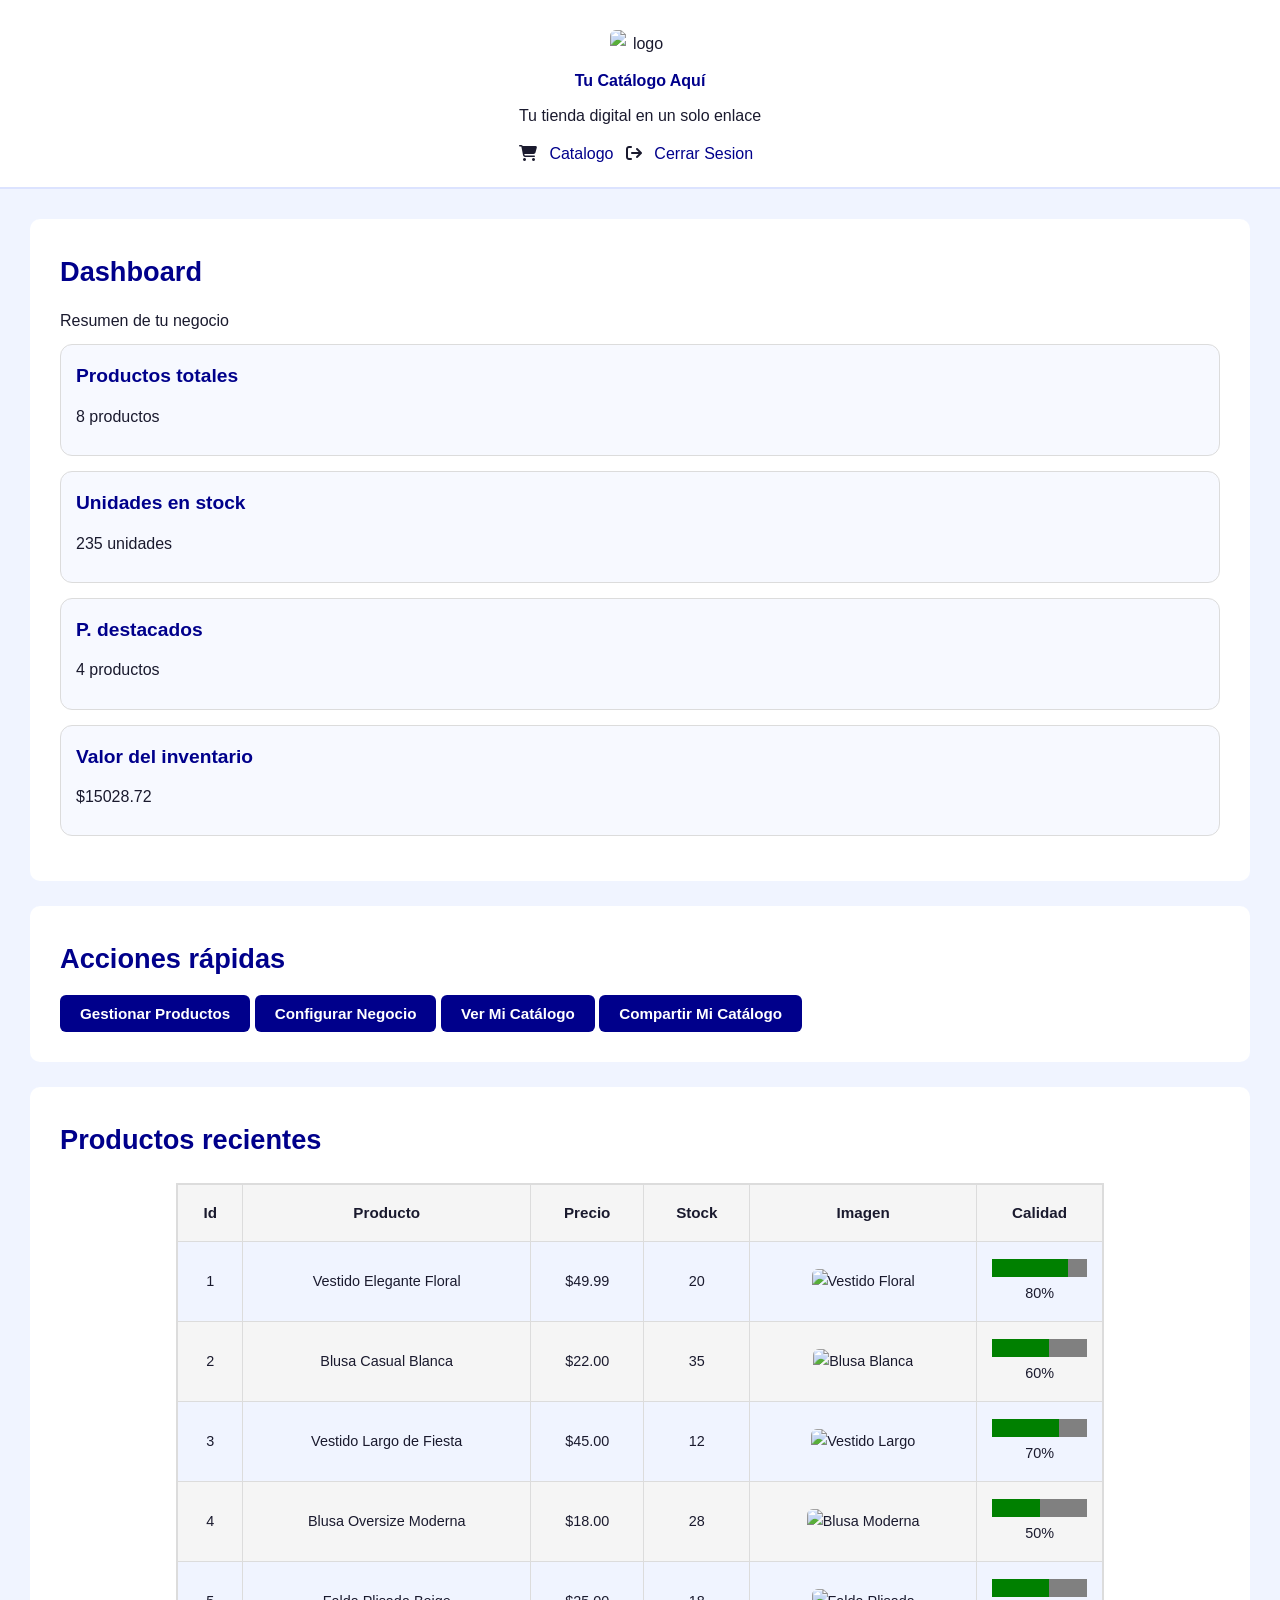
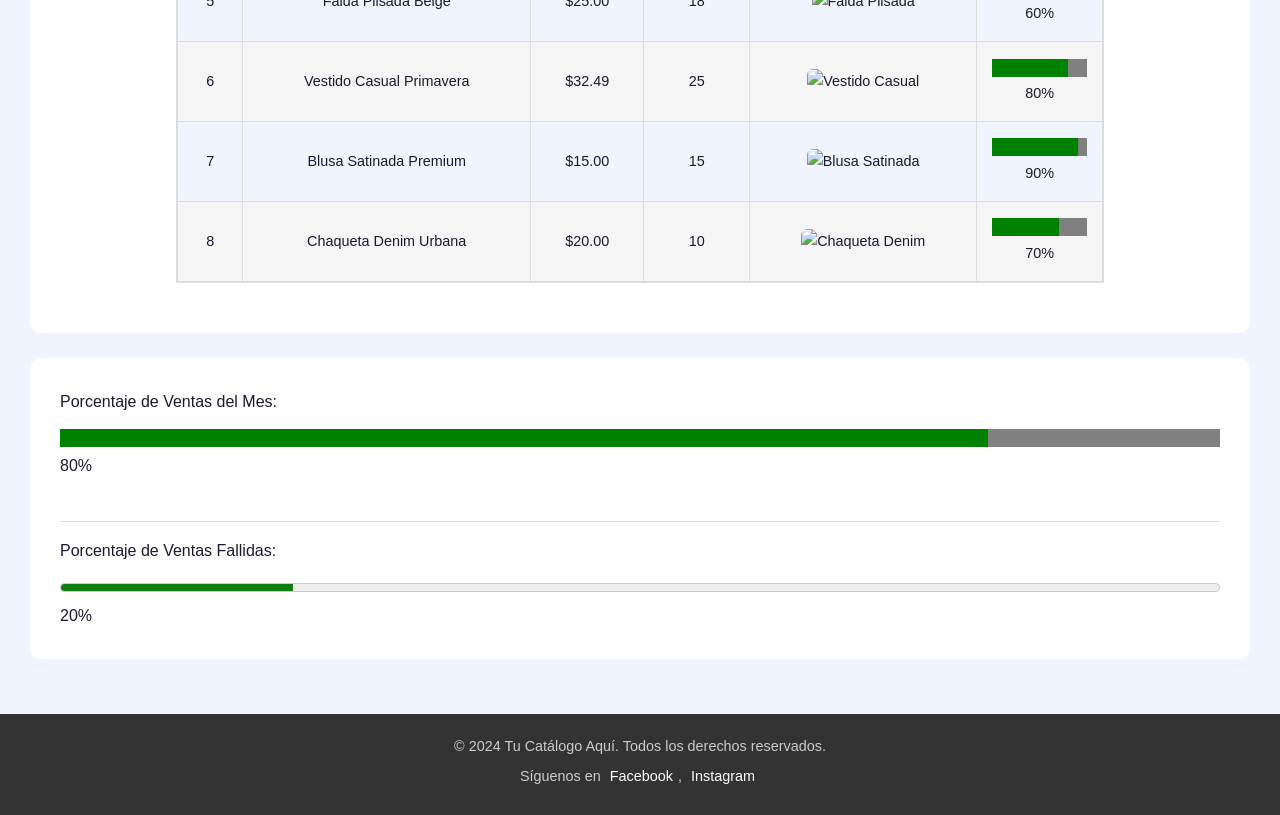
==== pages/admin.html @ f35329ae "cambios" ====
<!doctype html>

<html lang="es">
  <head>
    <meta charset="utf-8" />
    <meta content="width=device-width, initial-scale=1.0" name="viewport" />
    <link
      href="../img/logos/LOGO-removebg-preview.png"
      rel="icon"
      type="image/png"
    />
    <link
      href="https://cdnjs.cloudflare.com/ajax/libs/font-awesome/6.5.0/css/all.min.css"
      rel="stylesheet"
    />
    <link href="../css/general.css" rel="stylesheet" />

    <title>Dashboard Básico</title>
  </head>
  <body>
    <header>
      <figure>
        <img alt="logo" src="../img//logos/logo.png" width="60" />
      </figure>
      <div>
        <h4>Tu Catálogo Aquí</h4>
        <p>Tu tienda digital en un solo enlace</p>
      </div>
      <i class="fa-solid fa-cart-shopping"></i>
      <!-- Carrito -->
      <a href="catalogo.html" title="Catalogo Demo"> Catalogo </a>
      <i class="fa-solid fa-arrow-right-from-bracket"></i>
      <a href="../index.html" title="Cerrar Sesion"> Cerrar Sesion </a>
    </header>
    <main>
      <!-- Estadísticas -->
      <section>
        <h2>Dashboard</h2>
        <p>Resumen de tu negocio</p>
        <article>
          <h3>Productos totales</h3>
          <p>8 productos</p>
        </article>
        <article>
          <h3>Unidades en stock</h3>
          <p>235 unidades</p>
        </article>
        <article>
          <h3>P. destacados</h3>
          <p>4 productos</p>
        </article>
        <article>
          <h3>Valor del inventario</h3>
          <p>$15028.72</p>
        </article>
      </section>
      <!-- Acciones -->
      <section>
        <h2>Acciones rápidas</h2>
        <button title="Gestionar los productos">Gestionar Productos</button>
        <button title="Configura las opciones de tu negocio">
          Configurar Negocio
        </button>
        <button title="Ver tu catálogo público">Ver Mi Catálogo</button>
        <button title="Comparte tu catálogo con otros">
          Compartir Mi Catálogo
        </button>
      </section>
      <!-- Productos -->
      <section>
        <h2>Productos recientes</h2>
        <table>
          <tr>
            <th>Id</th>
            <th>Producto</th>
            <th>Precio</th>
            <th>Stock</th>
            <th>Imagen</th>
            <th>Calidad</th>
          </tr>
          <tr>
            <td>1</td>
            <td>Vestido Elegante Floral</td>
            <td>$49.99</td>
            <td>20</td>
            <td>
              <img
                alt="Vestido Floral"
                src="../img/productos/vestidofloral.png"
                width="100"
              />
            </td>
            <td><progress max="100" value="80"></progress><span>80%</span></td>
          </tr>
          <tr>
            <td>2</td>
            <td>Blusa Casual Blanca</td>
            <td>$22.00</td>
            <td>35</td>
            <td>
              <img
                alt="Blusa Blanca"
                src="../img/productos/blusacasual.png"
                width="100"
              />
            </td>
            <td><progress max="100" value="60"></progress><span>60%</span></td>
          </tr>
          <tr>
            <td>3</td>
            <td>Vestido Largo de Fiesta</td>
            <td>$45.00</td>
            <td>12</td>
            <td>
              <img
                alt="Vestido Largo"
                src="../img/productos/vestidofiesta.png"
                width="100"
              />
            </td>
            <td><progress max="100" value="70"></progress><span>70%</span></td>
          </tr>
          <tr>
            <td>4</td>
            <td>Blusa Oversize Moderna</td>
            <td>$18.00</td>
            <td>28</td>
            <td>
              <img
                alt="Blusa Moderna"
                src=" ../img/productos/blusamoderna.png"
                width="100"
              />
            </td>
            <td><progress max="100" value="50"></progress><span>50%</span></td>
          </tr>
          <tr>
            <td>5</td>
            <td>Falda Plisada Beige</td>
            <td>$25.00</td>
            <td>18</td>
            <td>
              <img
                alt="Falda Plisada"
                src="../img/productos/faldaplisada.png"
                width="100"
              />
            </td>
            <td><progress max="100" value="60"></progress><span>60%</span></td>
          </tr>
          <tr>
            <td>6</td>
            <td>Vestido Casual Primavera</td>
            <td>$32.49</td>
            <td>25</td>
            <td>
              <img
                alt="Vestido Casual"
                src="../img/productos/vestidoprimavera.png"
                width="100"
              />
            </td>
            <td><progress max="100" value="80"></progress><span>80%</span></td>
          </tr>
          <tr>
            <td>7</td>
            <td>Blusa Satinada Premium</td>
            <td>$15.00</td>
            <td>15</td>
            <td>
              <img
                alt="Blusa Satinada"
                src="../img/productos/blusasatinada.png"
                width="100"
              />
            </td>
            <td><progress max="100" value="90"></progress><span>90%</span></td>
          </tr>
          <tr>
            <td>8</td>
            <td>Chaqueta Denim Urbana</td>
            <td>$20.00</td>
            <td>10</td>
            <td>
              <img
                alt="Chaqueta Denim"
                src="../img/productos/chaqueta.png"
                width="100"
              />
            </td>
            <td><progress max="100" value="70"></progress><span>70%</span></td>
          </tr>
        </table>
      </section>
      <section>
        <p>Porcentaje de Ventas del Mes:</p>
        <div>
          <progress max="100" value="80"></progress>
          <span>80%</span>
        </div>
        <br />
        <hr />
        <p>Porcentaje de Ventas Fallidas:</p>
        <div>
          <meter
            max="100"
            min="0"
            title="20% de las ventas fueron fallidas"
            value="20"
          ></meter>
          <span>20%</span>
        </div>
      </section>
    </main>
    <!-- FOOTER -->
    <footer>
      <p>© 2024 Tu Catálogo Aquí. Todos los derechos reservados.</p>
      <p>
        Síguenos en
        <a href="#">Facebook</a>,
        <a href="#">Instagram</a>
      </p>
    </footer>
  </body>
</html>
---- css/general.css ----
/* ============================================================
   BLOQUE 1: CONFIGURACIÓN GENERAL
   Selector universal, body, fuente, fondo, color e interlineado.
   ============================================================ */

* {
    margin: 0;
    padding: 0;
    box-sizing: border-box;
}

body {
    font-family: Arial, sans-serif;
    background-color: #f0f4ff;
    color: #1a1a2e;
    line-height: 1.7;
}

/* ============================================================
   BLOQUE 2: TÍTULOS, PÁRRAFOS Y ENLACES
   Estilos para h1, h2, h3, p, a y a:hover.
   ============================================================ */

h1 {
    font-size: 2.2em;
    color: darkblue;
    margin-bottom: 15px;
}

h2 {
    font-size: 1.7em;
    color: darkblue;
    margin-bottom: 12px;
}

h3 {
    font-size: 1.2em;
    color: darkblue;
    margin-bottom: 10px;
}

h4 {
    font-size: 1em;
    color: darkblue;
    margin-bottom: 8px;
}

p {
    font-size: 1em;
    margin-bottom: 10px;
    line-height: 1.7;
}

a {
    color: darkblue;
    text-decoration: none;
    margin: 0 8px;
}

a:hover {
    color: #4169e1;
    text-decoration: underline;
}

/* ============================================================
   BLOQUE 3: ELEMENTOS SEMÁNTICOS PRINCIPALES
   Estilos para header, nav, main, section, article, aside y footer.
   ============================================================ */

header {
    background-color: white;
    padding: 20px 30px;
    text-align: center;
    border-bottom: 2px solid #dce3ff;
}

header p {
    text-align: center;
    margin-top: 8px;
    font-size: 1em;
}

nav {
    background-color: white;
    padding: 20px 30px;
    text-align: center;
    border-bottom: 2px solid #dce3ff;
}

main {
    padding: 30px;
    min-height: 70vh;
}

section {
    margin-bottom: 20px;
    padding: 20px;
}

article {
    background-color: white;
    border: 1px solid #dcdcdc;
    border-radius: 12px;
    padding: 20px;
    margin-bottom: 15px;
}

aside {
    padding: 20px;
    margin-top: 20px;
    text-align: center;
}

footer {
    background-color: #333333;
    color: white;
    text-align: center;
    padding: 20px 30px;
}

/* ============================================================
   BLOQUE 4: MENÚ DE NAVEGACIÓN
   Estilos para nav, nav a y nav a:hover.
   ============================================================ */

nav a {
    color: darkblue;
    text-decoration: none;
    margin: 0 10px;
    font-weight: bold;
    font-size: 0.95em;
    padding: 5px 8px;
}

nav a:hover {
    background-color: darkblue;
    color: white;
    text-decoration: none;
    border-radius: 4px;
}

nav ul {
    list-style: none;
    padding: 0;
    margin: 0;
}

nav li {
    display: inline-block;
    margin: 0 8px;
}

/* ============================================================
   BLOQUE 5: CONTENIDO Y SECCIONES
   Estilos para main, section, article y aside.
   ============================================================ */

main section {
    background-color: white;
    border-radius: 10px;
    padding: 30px;
    margin-bottom: 25px;
}

section article {
    background-color: #f7f9ff;
    border: 1px solid #dcdcdc;
    border-radius: 12px;
    padding: 15px;
}

section aside {
    background-color: #eef1ff;
    padding: 20px;
    border-radius: 8px;
}

article img {
    border: 1px solid #dcdcdc;
    border-radius: 8px;
}

hr {
    border: none;
    border-top: 1px solid #dcdcdc;
    margin: 15px 0;
}

/* ============================================================
   BLOQUE 6: IMÁGENES Y MULTIMEDIA
   Estilos para img, figure, figcaption, video, audio e iframe.
   ============================================================ */

img {
    max-width: 100%;
    height: auto;
    border-radius: 6px;
}

figure {
    display: inline-block;
    margin: 10px;
    text-align: center;
}

figcaption {
    font-size: 0.85em;
    color: #555577;
    margin-top: 6px;
    font-style: italic;
    text-align: center;
}

figure img {
    display: block;
    margin: 0 auto;
}

video {
    max-width: 100%;
    border-radius: 8px;
    border: 2px solid darkblue;
}

audio {
    width: 100%;
    margin: 10px 0;
}

iframe {
    width: 100%;
    border: 2px solid darkblue;
    border-radius: 8px;
    margin: 10px 0;
}

/* ============================================================
   BLOQUE 7: LISTAS
   Estilos para ul, ol y li.
   ============================================================ */

ul {
    list-style: disc;
    padding-left: 20px;
    margin-bottom: 15px;
}

ol {
    list-style: decimal;
    padding-left: 20px;
    margin-bottom: 15px;
}

li {
    margin-bottom: 6px;
    line-height: 1.6;
}

/* ============================================================
   BLOQUE 8: FORMULARIOS
   Estilos para form, label, input, textarea, select y button.
   ============================================================ */

form {
    width: 100%;
    padding: 10px 0;
}

label {
    font-weight: bold;
    color: darkblue;
    font-size: 0.95em;
}

input {
    width: 95%;
    padding: 10px;
    border: 1px solid #b0b8e0;
    border-radius: 6px;
    font-size: 0.95em;
    background-color: #f7f9ff;
}

input:hover {
    border-color: darkblue;
    background-color: #eef1ff;
}

input:focus {
    border-color: darkblue;
    outline: 2px solid #4169e1;
    background-color: #eef1ff;
}

textarea {
    width: 95%;
    padding: 10px;
    border: 1px solid #b0b8e0;
    border-radius: 6px;
    font-size: 0.95em;
    background-color: #f7f9ff;
    resize: vertical;
}

textarea:hover {
    border-color: darkblue;
    background-color: #eef1ff;
}

textarea:focus {
    border-color: darkblue;
    outline: 2px solid #4169e1;
    background-color: #eef1ff;
}

select {
    width: 100%;
    padding: 10px;
    border: 1px solid #b0b8e0;
    border-radius: 6px;
    font-size: 0.95em;
    background-color: #f7f9ff;
    cursor: pointer;
}

select:hover {
    border-color: darkblue;
}

select:focus {
    border-color: darkblue;
    outline: 2px solid #4169e1;
    background-color: #eef1ff;
}

button {
    padding: 10px 20px;
    background-color: darkblue;
    color: white;
    border: none;
    border-radius: 6px;
    font-size: 0.95em;
    cursor: pointer;
    font-weight: bold;
}

button:hover {
    background-color: #4169e1;
    color: white;
}

summary {
    cursor: pointer;
    font-weight: bold;
    color: darkblue;
}

summary:hover {
    color: #4169e1;
}

progress,
meter {
    width: 100%;
    height: 18px;
    border-radius: 4px;
}

/* ============================================================
   BLOQUE 9: TABLAS
   Estilos para table, thead, tbody, tr, th y td.
   ============================================================ */

table {
    width: 80%;
    margin: 20px auto;
    background-color: white;
    border-collapse: collapse;
    text-align: center;
    border: 2px solid #dcdcdc;
    border-radius: 8px;
}

thead {
    background-color: darkblue;
    color: white;
}

tbody {
    background-color: white;
}

tbody tr {
    border-bottom: 1px solid #dcdcdc;
}

tbody tr:hover {
    background-color: #eef1ff;
}

tbody tr:nth-child(even) {
    background-color: #f0f4ff;
}

tr {
    background-color: #f5f5f5;
}

th {
    padding: 15px;
    border: 1px solid #dcdcdc;
    text-align: center;
    font-size: 0.95em;
}

td {
    padding: 15px;
    border: 1px solid #dcdcdc;
    text-align: center;
    color: #1a1a2e;
    font-size: 0.9em;
}

/* ============================================================
   BLOQUE 10: PIE DE PÁGINA
   Estilos para footer, footer p y footer address.
   ============================================================ */

footer {
    background-color: #333333;
    color: white;
    text-align: center;
    padding: 20px 30px;
}

footer p {
    color: #cccccc;
    font-size: 0.9em;
    margin-bottom: 6px;
    text-align: center;
}

footer a {
    color: white;
    text-decoration: none;
    margin: 0 5px;
}

footer a:hover {
    color: #aabbff;
    text-decoration: underline;
}

footer address {
    font-style: normal;
    color: #aaaaaa;
    font-size: 0.85em;
    margin-top: 10px;
    text-align: center;
}
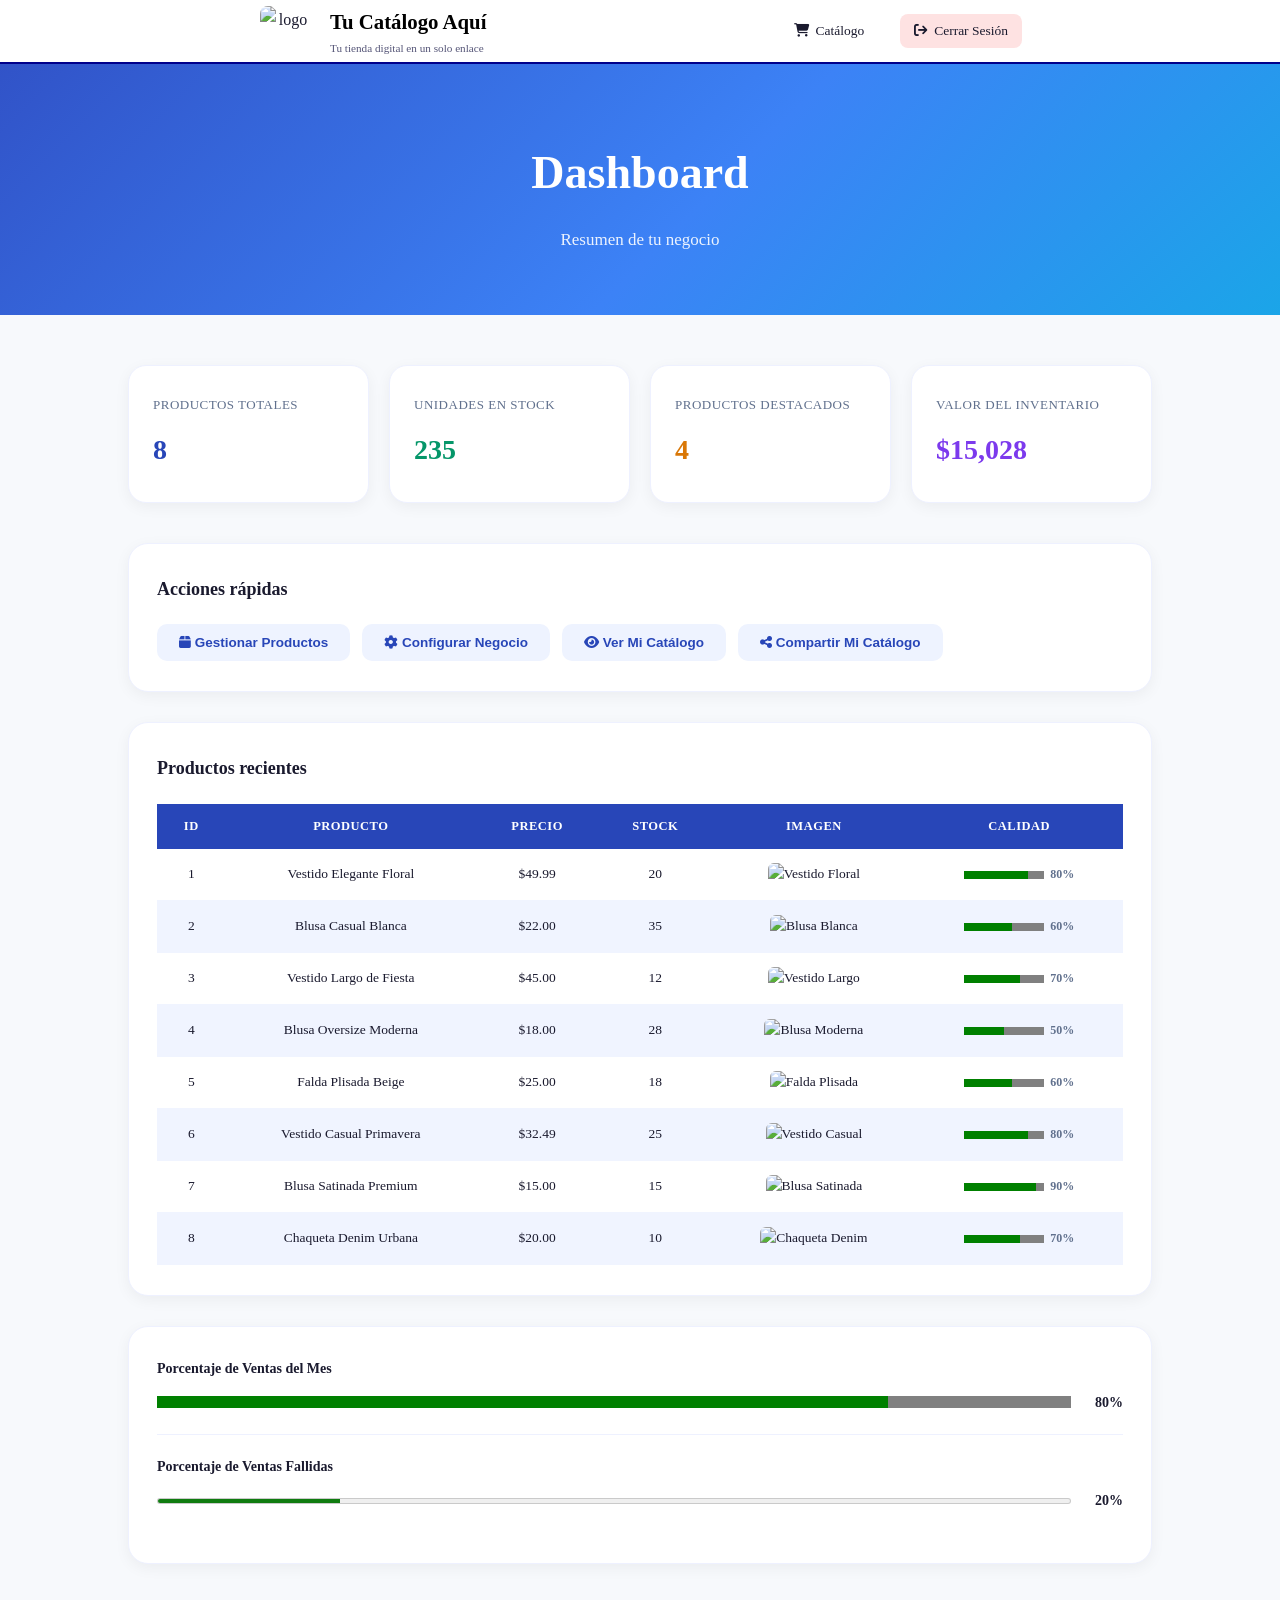
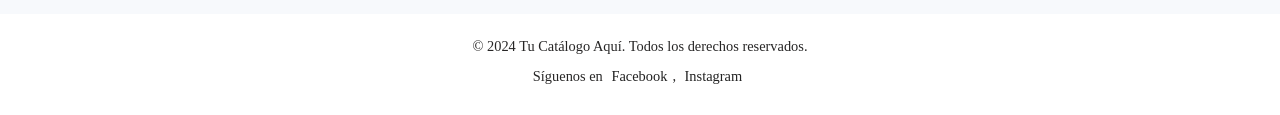
==== commit f980d486: "Actualizacion de paginas y estilos" ====
--- a/pages/admin.html
+++ b/pages/admin.html
@@ -1,225 +1,189 @@
 <!doctype html>
+<html lang="es">
 
-<html lang="es">
   <head>
     <meta charset="utf-8" />
-    <meta content="width=device-width, initial-scale=1.0" name="viewport" />
-    <link
-      href="../img/logos/LOGO-removebg-preview.png"
-      rel="icon"
-      type="image/png"
-    />
-    <link
-      href="https://cdnjs.cloudflare.com/ajax/libs/font-awesome/6.5.0/css/all.min.css"
-      rel="stylesheet"
-    />
-    <link href="../css/general.css" rel="stylesheet" />
+    <meta name="viewport" content="width=device-width, initial-scale=1.0" />
+    <link rel="icon" href="../img/logos/LOGO-removebg-preview.png" type="image/png" />
+    <link rel="stylesheet" href="https://cdnjs.cloudflare.com/ajax/libs/font-awesome/6.5.0/css/all.min.css" />
+    <link rel="stylesheet" href="../css/general.css" />
+    <link rel="stylesheet" href="../css/admin.css" />
+    <title>Dashboard</title>
+  </head>
 
-    <title>Dashboard Básico</title>
-  </head>
   <body>
-    <header>
+
+    <!-- Encabezado del panel de administración -->
+    <header class="admin-header">
       <figure>
-        <img alt="logo" src="../img//logos/logo.png" width="60" />
+        <img src="../img/logos/logo.png" alt="logo" width="60" />
       </figure>
-      <div>
+      <div class="admin-header-info">
         <h4>Tu Catálogo Aquí</h4>
         <p>Tu tienda digital en un solo enlace</p>
       </div>
-      <i class="fa-solid fa-cart-shopping"></i>
-      <!-- Carrito -->
-      <a href="catalogo.html" title="Catalogo Demo"> Catalogo </a>
-      <i class="fa-solid fa-arrow-right-from-bracket"></i>
-      <a href="../index.html" title="Cerrar Sesion"> Cerrar Sesion </a>
+      <nav class="admin-nav">
+        <a href="catalogo.html" title="Catálogo Demo">
+          <i class="fa-solid fa-cart-shopping"></i> Catálogo
+        </a>
+        <a href="../index.html" title="Cerrar Sesión" class="btn-logout">
+          <i class="fa-solid fa-arrow-right-from-bracket"></i> Cerrar Sesión
+        </a>
+      </nav>
     </header>
-    <main>
-      <!-- Estadísticas -->
-      <section>
-        <h2>Dashboard</h2>
+
+    <!-- Título del dashboard -->
+      <section id="hero-dashboard">
+        <h1>Dashboard</h1>
         <p>Resumen de tu negocio</p>
-        <article>
+      </section>
+
+    <main class="dashboard">
+
+      <!-- Tarjetas con estadísticas del negocio -->
+      <div class="stats-grid">
+        <div class="stat-card">
           <h3>Productos totales</h3>
-          <p>8 productos</p>
-        </article>
-        <article>
+          <p>8</p>
+        </div>
+        <div class="stat-card">
           <h3>Unidades en stock</h3>
-          <p>235 unidades</p>
-        </article>
-        <article>
-          <h3>P. destacados</h3>
-          <p>4 productos</p>
-        </article>
-        <article>
+          <p>235</p>
+        </div>
+        <div class="stat-card">
+          <h3>Productos destacados</h3>
+          <p>4</p>
+        </div>
+        <div class="stat-card">
           <h3>Valor del inventario</h3>
-          <p>$15028.72</p>
-        </article>
+          <p>$15,028</p>
+        </div>
+      </div>
+
+      <!-- Botones de acciones rápidas -->
+      <section class="acciones-rapidas">
+        <h2>Acciones rápidas</h2>
+        <div class="acciones-botones">
+          <button title="Gestionar los productos">
+            <i class="fa-solid fa-box"></i> Gestionar Productos
+          </button>
+          <button title="Configura las opciones de tu negocio">
+            <i class="fa-solid fa-gear"></i> Configurar Negocio
+          </button>
+          <button title="Ver tu catálogo público">
+            <i class="fa-solid fa-eye"></i> Ver Mi Catálogo
+          </button>
+          <button title="Comparte tu catálogo con otros">
+            <i class="fa-solid fa-share-nodes"></i> Compartir Mi Catálogo
+          </button>
+        </div>
       </section>
-      <!-- Acciones -->
-      <section>
-        <h2>Acciones rápidas</h2>
-        <button title="Gestionar los productos">Gestionar Productos</button>
-        <button title="Configura las opciones de tu negocio">
-          Configurar Negocio
-        </button>
-        <button title="Ver tu catálogo público">Ver Mi Catálogo</button>
-        <button title="Comparte tu catálogo con otros">
-          Compartir Mi Catálogo
-        </button>
-      </section>
-      <!-- Productos -->
-      <section>
+
+      <!-- Tabla con los productos registrados -->
+      <section class="tabla-productos">
         <h2>Productos recientes</h2>
         <table>
-          <tr>
-            <th>Id</th>
-            <th>Producto</th>
-            <th>Precio</th>
-            <th>Stock</th>
-            <th>Imagen</th>
-            <th>Calidad</th>
-          </tr>
-          <tr>
-            <td>1</td>
-            <td>Vestido Elegante Floral</td>
-            <td>$49.99</td>
-            <td>20</td>
-            <td>
-              <img
-                alt="Vestido Floral"
-                src="../img/productos/vestidofloral.png"
-                width="100"
-              />
-            </td>
-            <td><progress max="100" value="80"></progress><span>80%</span></td>
-          </tr>
-          <tr>
-            <td>2</td>
-            <td>Blusa Casual Blanca</td>
-            <td>$22.00</td>
-            <td>35</td>
-            <td>
-              <img
-                alt="Blusa Blanca"
-                src="../img/productos/blusacasual.png"
-                width="100"
-              />
-            </td>
-            <td><progress max="100" value="60"></progress><span>60%</span></td>
-          </tr>
-          <tr>
-            <td>3</td>
-            <td>Vestido Largo de Fiesta</td>
-            <td>$45.00</td>
-            <td>12</td>
-            <td>
-              <img
-                alt="Vestido Largo"
-                src="../img/productos/vestidofiesta.png"
-                width="100"
-              />
-            </td>
-            <td><progress max="100" value="70"></progress><span>70%</span></td>
-          </tr>
-          <tr>
-            <td>4</td>
-            <td>Blusa Oversize Moderna</td>
-            <td>$18.00</td>
-            <td>28</td>
-            <td>
-              <img
-                alt="Blusa Moderna"
-                src=" ../img/productos/blusamoderna.png"
-                width="100"
-              />
-            </td>
-            <td><progress max="100" value="50"></progress><span>50%</span></td>
-          </tr>
-          <tr>
-            <td>5</td>
-            <td>Falda Plisada Beige</td>
-            <td>$25.00</td>
-            <td>18</td>
-            <td>
-              <img
-                alt="Falda Plisada"
-                src="../img/productos/faldaplisada.png"
-                width="100"
-              />
-            </td>
-            <td><progress max="100" value="60"></progress><span>60%</span></td>
-          </tr>
-          <tr>
-            <td>6</td>
-            <td>Vestido Casual Primavera</td>
-            <td>$32.49</td>
-            <td>25</td>
-            <td>
-              <img
-                alt="Vestido Casual"
-                src="../img/productos/vestidoprimavera.png"
-                width="100"
-              />
-            </td>
-            <td><progress max="100" value="80"></progress><span>80%</span></td>
-          </tr>
-          <tr>
-            <td>7</td>
-            <td>Blusa Satinada Premium</td>
-            <td>$15.00</td>
-            <td>15</td>
-            <td>
-              <img
-                alt="Blusa Satinada"
-                src="../img/productos/blusasatinada.png"
-                width="100"
-              />
-            </td>
-            <td><progress max="100" value="90"></progress><span>90%</span></td>
-          </tr>
-          <tr>
-            <td>8</td>
-            <td>Chaqueta Denim Urbana</td>
-            <td>$20.00</td>
-            <td>10</td>
-            <td>
-              <img
-                alt="Chaqueta Denim"
-                src="../img/productos/chaqueta.png"
-                width="100"
-              />
-            </td>
-            <td><progress max="100" value="70"></progress><span>70%</span></td>
-          </tr>
+          <thead>
+            <tr>
+              <th>Id</th>
+              <th>Producto</th>
+              <th>Precio</th>
+              <th>Stock</th>
+              <th>Imagen</th>
+              <th>Calidad</th>
+            </tr>
+          </thead>
+          <tbody>
+            <tr>
+              <td>1</td>
+              <td>Vestido Elegante Floral</td>
+              <td>$49.99</td>
+              <td>20</td>
+              <td><img src="../img/productos/vestidofloral.png" alt="Vestido Floral" width="80" /></td>
+              <td><progress value="80" max="100"></progress><span>80%</span></td>
+            </tr>
+            <tr>
+              <td>2</td>
+              <td>Blusa Casual Blanca</td>
+              <td>$22.00</td>
+              <td>35</td>
+              <td><img src="../img/productos/blusacasual.png" alt="Blusa Blanca" width="80" /></td>
+              <td><progress value="60" max="100"></progress><span>60%</span></td>
+            </tr>
+            <tr>
+              <td>3</td>
+              <td>Vestido Largo de Fiesta</td>
+              <td>$45.00</td>
+              <td>12</td>
+              <td><img src="../img/productos/vestidofiesta.png" alt="Vestido Largo" width="80" /></td>
+              <td><progress value="70" max="100"></progress><span>70%</span></td>
+            </tr>
+            <tr>
+              <td>4</td>
+              <td>Blusa Oversize Moderna</td>
+              <td>$18.00</td>
+              <td>28</td>
+              <td><img src="../img/productos/blusamoderna.png" alt="Blusa Moderna" width="80" /></td>
+              <td><progress value="50" max="100"></progress><span>50%</span></td>
+            </tr>
+            <tr>
+              <td>5</td>
+              <td>Falda Plisada Beige</td>
+              <td>$25.00</td>
+              <td>18</td>
+              <td><img src="../img/productos/faldaplisada.png" alt="Falda Plisada" width="80" /></td>
+              <td><progress value="60" max="100"></progress><span>60%</span></td>
+            </tr>
+            <tr>
+              <td>6</td>
+              <td>Vestido Casual Primavera</td>
+              <td>$32.49</td>
+              <td>25</td>
+              <td><img src="../img/productos/vestidoprimavera.png" alt="Vestido Casual" width="80" /></td>
+              <td><progress value="80" max="100"></progress><span>80%</span></td>
+            </tr>
+            <tr>
+              <td>7</td>
+              <td>Blusa Satinada Premium</td>
+              <td>$15.00</td>
+              <td>15</td>
+              <td><img src="../img/productos/blusasatinada.png" alt="Blusa Satinada" width="80" /></td>
+              <td><progress value="90" max="100"></progress><span>90%</span></td>
+            </tr>
+            <tr>
+              <td>8</td>
+              <td>Chaqueta Denim Urbana</td>
+              <td>$20.00</td>
+              <td>10</td>
+              <td><img src="../img/productos/chaqueta.png" alt="Chaqueta Denim" width="80" /></td>
+              <td><progress value="70" max="100"></progress><span>70%</span></td>
+            </tr>
+          </tbody>
         </table>
       </section>
-      <section>
-        <p>Porcentaje de Ventas del Mes:</p>
-        <div>
-          <progress max="100" value="80"></progress>
+
+      <!-- Barras de métricas de ventas -->
+      <section class="metricas-ventas">
+        <p>Porcentaje de Ventas del Mes</p>
+        <div class="barra-metrica">
+          <progress value="80" max="100"></progress>
           <span>80%</span>
         </div>
-        <br />
         <hr />
-        <p>Porcentaje de Ventas Fallidas:</p>
-        <div>
-          <meter
-            max="100"
-            min="0"
-            title="20% de las ventas fueron fallidas"
-            value="20"
-          ></meter>
+        <p>Porcentaje de Ventas Fallidas</p>
+        <div class="barra-metrica">
+          <meter min="0" max="100" value="20" title="20% de las ventas fueron fallidas"></meter>
           <span>20%</span>
         </div>
       </section>
+
     </main>
-    <!-- FOOTER -->
+
+    <!-- Pie de página -->
     <footer>
       <p>© 2024 Tu Catálogo Aquí. Todos los derechos reservados.</p>
-      <p>
-        Síguenos en
-        <a href="#">Facebook</a>,
-        <a href="#">Instagram</a>
-      </p>
+      <p>Síguenos en <a href="#">Facebook</a>, <a href="#">Instagram</a></p>
     </footer>
+
   </body>
-</html>
+</html>
--- a/css/general.css
+++ b/css/general.css
@@ -1,6 +1,6 @@
 /* ============================================================
-   BLOQUE 1: CONFIGURACIÓN GENERAL
-   Selector universal, body, fuente, fondo, color e interlineado.
+   BLOQUE 1: RESET Y CONFIGURACIÓN BASE
+   Elimina márgenes y padding por defecto en todos los elementos.
    ============================================================ */
 
 * {
@@ -10,15 +10,15 @@
 }
 
 body {
-    font-family: Arial, sans-serif;
+    font-family: Segoe UI;
     background-color: #f0f4ff;
     color: #1a1a2e;
     line-height: 1.7;
 }
 
 /* ============================================================
-   BLOQUE 2: TÍTULOS, PÁRRAFOS Y ENLACES
-   Estilos para h1, h2, h3, p, a y a:hover.
+   BLOQUE 2: TIPOGRAFÍA
+   Estilos base para títulos, párrafos y enlaces.
    ============================================================ */
 
 h1 {
@@ -49,117 +49,107 @@
     font-size: 1em;
     margin-bottom: 10px;
     line-height: 1.7;
+    text-align: center;
 }
 
 a {
-    color: darkblue;
+    color: black;
     text-decoration: none;
     margin: 0 8px;
 }
 
-a:hover {
-    color: #4169e1;
-    text-decoration: underline;
-}
-
-/* ============================================================
-   BLOQUE 3: ELEMENTOS SEMÁNTICOS PRINCIPALES
-   Estilos para header, nav, main, section, article, aside y footer.
+/* ============================================================
+   BLOQUE 3: ENCABEZADO (HEADER)
+   Barra superior fija con logo, nombre y navegación.
    ============================================================ */
 
 header {
     background-color: white;
-    padding: 20px 30px;
-    text-align: center;
-    border-bottom: 2px solid #dce3ff;
+    padding: 15px 250px;
+    height: 64px;
+    border-bottom: 2.5px solid darkblue;
+    display: flex;
+    align-items: center;
+    justify-content: space-between;
+    position: sticky;
+    top: 0;
+    z-index: 999;
+}
+
+header img {
+    width: 50px;
+    height: 50px;
+    border-radius: 8px;
+}
+
+.header-text {
+    display: flex;
+    flex-direction: column;
+    margin-left: 10px;
+    text-align: left;
+    margin-right: auto;
+}
+
+header h4 {
+    font-size: 1.3em;
+    color: #000000;
+    margin-bottom: 0;
+    text-align: left;
 }
 
 header p {
-    text-align: center;
-    margin-top: 8px;
-    font-size: 1em;
-}
-
-nav {
-    background-color: white;
-    padding: 20px 30px;
-    text-align: center;
-    border-bottom: 2px solid #dce3ff;
-}
-
-main {
-    padding: 30px;
-    min-height: 70vh;
-}
-
-section {
-    margin-bottom: 20px;
-    padding: 20px;
-}
-
-article {
-    background-color: white;
-    border: 1px solid #dcdcdc;
-    border-radius: 12px;
-    padding: 20px;
-    margin-bottom: 15px;
-}
-
-aside {
-    padding: 20px;
-    margin-top: 20px;
-    text-align: center;
-}
-
-footer {
-    background-color: #333333;
-    color: white;
-    text-align: center;
-    padding: 20px 30px;
-}
-
-/* ============================================================
-   BLOQUE 4: MENÚ DE NAVEGACIÓN
-   Estilos para nav, nav a y nav a:hover.
-   ============================================================ */
-
-nav a {
-    color: darkblue;
-    text-decoration: none;
-    margin: 0 10px;
-    font-weight: bold;
-    font-size: 0.95em;
-    padding: 5px 8px;
-}
-
-nav a:hover {
-    background-color: darkblue;
-    color: white;
-    text-decoration: none;
-    border-radius: 4px;
-}
-
-nav ul {
-    list-style: none;
+    font-size: 0.7em;
+    color: #555577;
+    margin-top: 0;
+    text-align: left;
+}
+
+/* ============================================================
+   BLOQUE 4: NAVEGACIÓN
+   Estilos para el menú de enlaces del header.
+   ============================================================ */
+
+.nav-links {
+    display: flex;
+    align-items: center;
+    background-color: white;
     padding: 0;
     margin: 0;
 }
 
-nav li {
-    display: inline-block;
-    margin: 0 8px;
-}
-
-/* ============================================================
-   BLOQUE 5: CONTENIDO Y SECCIONES
-   Estilos para main, section, article y aside.
-   ============================================================ */
-
-main section {
-    background-color: white;
-    border-radius: 10px;
-    padding: 30px;
-    margin-bottom: 25px;
+.nav-links a {
+    display: flex;
+    align-items: center;
+    gap: 6px;
+    padding: 6px 12px;
+    border-radius: 6px;
+    font-size: 13.5px;
+    font-weight: 500;
+    color: #1a1a2e;
+    white-space: nowrap;
+}
+
+.nav-links a:hover {
+    background-color: #eef1ff;
+    color: darkblue;
+}
+
+.nav-links a i {
+    font-size: 13px;
+}
+
+/* ============================================================
+   BLOQUE 5: ESTRUCTURA SEMÁNTICA
+   Estilos base para main, section, article y aside.
+   ============================================================ */
+
+main {
+    min-height: 70vh;
+}
+
+section {
+    background-color: white;
+    text-align: center;
 }
 
 section article {
@@ -175,9 +165,24 @@
     border-radius: 8px;
 }
 
+article {
+    background-color: white;
+    border: 1px solid #dcdcdc;
+    border-radius: 12px;
+    padding: 20px;
+    margin-bottom: 15px;
+    text-align: center;
+}
+
 article img {
     border: 1px solid #dcdcdc;
     border-radius: 8px;
+}
+
+aside {
+    padding: 20px;
+    margin-top: 20px;
+    text-align: center;
 }
 
 hr {
@@ -188,7 +193,7 @@
 
 /* ============================================================
    BLOQUE 6: IMÁGENES Y MULTIMEDIA
-   Estilos para img, figure, figcaption, video, audio e iframe.
+   Estilos para imágenes, video, audio e iframe.
    ============================================================ */
 
 img {
@@ -236,13 +241,13 @@
 
 /* ============================================================
    BLOQUE 7: LISTAS
-   Estilos para ul, ol y li.
+   Estilos para listas con viñetas y numeradas.
    ============================================================ */
 
 ul {
     list-style: disc;
-    padding-left: 20px;
     margin-bottom: 15px;
+    display: inline-block;
 }
 
 ol {
@@ -254,11 +259,12 @@
 li {
     margin-bottom: 6px;
     line-height: 1.6;
+    text-align: center;
 }
 
 /* ============================================================
    BLOQUE 8: FORMULARIOS
-   Estilos para form, label, input, textarea, select y button.
+   Estilos para campos, botones y elementos interactivos.
    ============================================================ */
 
 form {
@@ -368,7 +374,7 @@
 
 /* ============================================================
    BLOQUE 9: TABLAS
-   Estilos para table, thead, tbody, tr, th y td.
+   Estilos para encabezado, filas y celdas de tablas.
    ============================================================ */
 
 table {
@@ -402,10 +408,6 @@
     background-color: #f0f4ff;
 }
 
-tr {
-    background-color: #f5f5f5;
-}
-
 th {
     padding: 15px;
     border: 1px solid #dcdcdc;
@@ -422,38 +424,38 @@
 }
 
 /* ============================================================
-   BLOQUE 10: PIE DE PÁGINA
-   Estilos para footer, footer p y footer address.
+   BLOQUE 10: PIE DE PÁGINA (FOOTER)
+   Barra inferior con texto de derechos y enlaces de redes.
    ============================================================ */
 
 footer {
-    background-color: #333333;
-    color: white;
+    background-color: white;
+    color: #000000;
     text-align: center;
     padding: 20px 30px;
 }
 
 footer p {
-    color: #cccccc;
+    color: #272626;
     font-size: 0.9em;
     margin-bottom: 6px;
     text-align: center;
 }
 
 footer a {
-    color: white;
+    color: #222222;
     text-decoration: none;
     margin: 0 5px;
 }
 
 footer a:hover {
-    color: #aabbff;
+    color: #1b37a5;
     text-decoration: underline;
 }
 
 footer address {
     font-style: normal;
-    color: #aaaaaa;
+    color: #200f0f;
     font-size: 0.85em;
     margin-top: 10px;
     text-align: center;
--- a/css/admin.css
+++ b/css/admin.css
@@ -0,0 +1,367 @@
+/* ============================================================
+   BLOQUE 1: HEADER DEL PANEL ADMIN
+   Barra superior fija con logo y botón de cerrar sesión.
+   ============================================================ */
+
+.admin-header {
+    background: white;
+    padding: 15px 250px;
+    height: 64px;
+    border-bottom: 2.5px solid darkblue;
+    display: flex;
+    align-items: center;
+    justify-content: space-between;
+    position: sticky;
+    top: 0;
+    z-index: 999;
+}
+
+.admin-header-info {
+    display: flex;
+    flex-direction: column;
+    margin-left: 10px;
+    margin-right: auto;
+}
+
+.admin-header-info h4 {
+    font-size: 1.3em;
+    color: #000;
+    margin-bottom: 0;
+    text-align: left;
+}
+
+.admin-header-info p {
+    font-size: 0.7em;
+    color: #555577;
+    margin: 0;
+    text-align: left;
+}
+
+.admin-nav {
+    display: flex;
+    align-items: center;
+    gap: 6px;
+}
+
+.admin-nav a {
+    display: flex;
+    align-items: center;
+    gap: 6px;
+    padding: 6px 14px;
+    border-radius: 8px;
+    font-size: 13.5px;
+    font-weight: 500;
+    color: #1a1a2e;
+    text-decoration: none;
+}
+
+.admin-nav a:hover {
+    background-color: #eef1ff;
+    color: darkblue;
+}
+
+.btn-logout {
+    background: #fee2e2;
+    color: #dc2626;
+    border-radius: 8px;
+}
+
+.btn-logout:hover {
+    background: #fecaca;
+    color: #b91c1c;
+}
+
+/* ============================================================
+   BLOQUE 2: LAYOUT DEL DASHBOARD
+   Contenedor principal con fondo gris claro y buen espaciado.
+   ============================================================ */
+#hero-dashboard {
+    background: linear-gradient(135deg, #3153c8 0%, #3c82f6 55%, #1ba5e8 100%);
+    padding: 70px 20px 60px;
+    text-align: center;
+    color: white;
+}
+
+#hero-dashboard h1 {
+    color: white;
+    font-size: 46px;
+    margin-bottom: 14px;
+}
+
+#hero-dashboard p {
+    color: rgba(255, 255, 255, 0.9);
+    font-size: 17px;
+    max-width: 560px;
+    margin: 0 auto;
+}
+
+.dashboard {
+    padding: 50px 10%;
+    background: #f7f9fc;
+    min-height: 80vh;
+}
+
+.dashboard-titulo {
+    margin-bottom: 40px;
+}
+
+.dashboard-titulo h2 {
+    font-size: 30px;
+    color: #1a1a2e;
+    margin-bottom: 4px;
+    text-align: left;
+}
+
+.dashboard-titulo p {
+    color: #60708d;
+    font-size: 15px;
+    text-align: left;
+    margin: 0;
+}
+
+/* ============================================================
+   BLOQUE 3: TARJETAS DE ESTADÍSTICAS
+   Cuadrícula de 4 cards con los números clave del negocio.
+   ============================================================ */
+
+.stats-grid {
+    display: grid;
+    grid-template-columns: repeat(4, 1fr);
+    gap: 20px;
+    margin-bottom: 40px;
+}
+
+.stat-card {
+    background: white;
+    border-radius: 18px;
+    padding: 28px 24px;
+    text-align: left;
+    box-shadow: 0 4px 15px rgba(0, 0, 0, 0.05);
+    border: 1px solid #eef1ff;
+}
+
+.stat-card h3 {
+    font-size: 13px;
+    color: #60708d;
+    font-weight: 500;
+    margin-bottom: 10px;
+    text-align: left;
+    text-transform: uppercase;
+    letter-spacing: 0.5px;
+}
+
+.stat-card p {
+    font-size: 28px;
+    font-weight: 700;
+    color: #1a1a2e;
+    text-align: left;
+    margin: 0;
+}
+
+/* Colores distintos para el número de cada tarjeta */
+.stat-card:first-child p  { color: #2846b8; }
+.stat-card:nth-child(2) p { color: #059669; }
+.stat-card:nth-child(3) p { color: #d97706; }
+.stat-card:last-child p   { color: #7c3aed; }
+
+/* ============================================================
+   BLOQUE 4: ACCIONES RÁPIDAS
+   Fila de botones para las tareas más comunes del admin.
+   ============================================================ */
+
+.acciones-rapidas {
+    background: white;
+    border-radius: 20px;
+    padding: 30px 28px;
+    margin-bottom: 30px;
+    box-shadow: 0 4px 15px rgba(0, 0, 0, 0.05);
+    border: 1px solid #eef1ff;
+}
+
+.acciones-rapidas h2 {
+    font-size: 18px;
+    color: #1a1a2e;
+    margin-bottom: 20px;
+    text-align: left;
+}
+
+.acciones-botones {
+    display: flex;
+    gap: 12px;
+    flex-wrap: wrap;
+}
+
+.acciones-botones button {
+    padding: 11px 22px;
+    border-radius: 10px;
+    font-size: 13.5px;
+    font-weight: 600;
+    border: none;
+    cursor: pointer;
+    background: #eef3ff;
+    color: #2846b8;
+}
+
+.acciones-botones button:hover {
+    background: #2846b8;
+    color: white;
+}
+
+/* ============================================================
+   BLOQUE 5: TABLA DE PRODUCTOS
+   Card con la lista de productos y barras de calidad.
+   ============================================================ */
+
+.tabla-productos {
+    background: white;
+    border-radius: 20px;
+    padding: 30px 28px;
+    margin-bottom: 30px;
+    box-shadow: 0 4px 15px rgba(0, 0, 0, 0.05);
+    border: 1px solid #eef1ff;
+    overflow-x: auto;
+}
+
+.tabla-productos h2 {
+    font-size: 18px;
+    color: #1a1a2e;
+    margin-bottom: 20px;
+    text-align: left;
+}
+
+.tabla-productos table {
+    width: 100%;
+    margin: 0;
+    border: none;
+    border-collapse: collapse;
+}
+
+.tabla-productos thead {
+    background: #2846b8;
+}
+
+.tabla-productos th {
+    padding: 12px 16px;
+    font-size: 12.5px;
+    text-transform: uppercase;
+    letter-spacing: 0.5px;
+    border: none;
+}
+
+.tabla-productos td {
+    padding: 14px 16px;
+    font-size: 13.5px;
+    border: none;
+    border-bottom: 1px solid #f0f4ff;
+}
+
+.tabla-productos tbody tr:hover {
+    background-color: #f7f9ff;
+}
+
+.tabla-productos progress {
+    width: 80px;
+    height: 8px;
+    border-radius: 4px;
+    accent-color: #2846b8;
+    vertical-align: middle;
+    margin-right: 6px;
+}
+
+.tabla-productos span {
+    font-size: 12px;
+    color: #60708d;
+    font-weight: 600;
+}
+
+/* ============================================================
+   BLOQUE 6: MÉTRICAS DE VENTAS
+   Barras de progreso que muestran el porcentaje de ventas.
+   ============================================================ */
+
+.metricas-ventas {
+    background: white;
+    border-radius: 20px;
+    padding: 30px 28px;
+    box-shadow: 0 4px 15px rgba(0, 0, 0, 0.05);
+    border: 1px solid #eef1ff;
+}
+
+.metricas-ventas p {
+    font-size: 14px;
+    font-weight: 600;
+    color: #1a1a2e;
+    text-align: left;
+    margin-bottom: 10px;
+}
+
+.barra-metrica {
+    display: flex;
+    align-items: center;
+    gap: 12px;
+    margin-bottom: 20px;
+}
+
+.barra-metrica progress,
+.barra-metrica meter {
+    flex: 1;
+    height: 12px;
+    border-radius: 6px;
+    accent-color: #2846b8;
+}
+
+.barra-metrica meter {
+    accent-color: #dc2626;
+}
+
+.barra-metrica span {
+    font-size: 14px;
+    font-weight: 700;
+    color: #1a1a2e;
+    min-width: 40px;
+    text-align: right;
+}
+
+.metricas-ventas hr {
+    border-color: #eef1ff;
+    margin: 4px 0 20px;
+}
+
+/* ============================================================
+   BLOQUE 7: RESPONSIVE
+   Adaptaciones para pantallas pequeñas (tablets y móviles).
+   ============================================================ */
+
+@media (max-width: 1024px) {
+    .stats-grid {
+        grid-template-columns: repeat(2, 1fr);
+    }
+
+    .dashboard {
+        padding: 36px 6%;
+    }
+
+    .admin-header {
+        padding: 15px 5%;
+    }
+}
+
+@media (max-width: 768px) {
+    .stats-grid {
+        grid-template-columns: 1fr 1fr;
+    }
+
+    .acciones-botones {
+        flex-direction: column;
+    }
+
+    .acciones-botones button {
+        width: 100%;
+    }
+}
+
+@media (max-width: 480px) {
+    .stats-grid {
+        grid-template-columns: 1fr;
+    }
+}
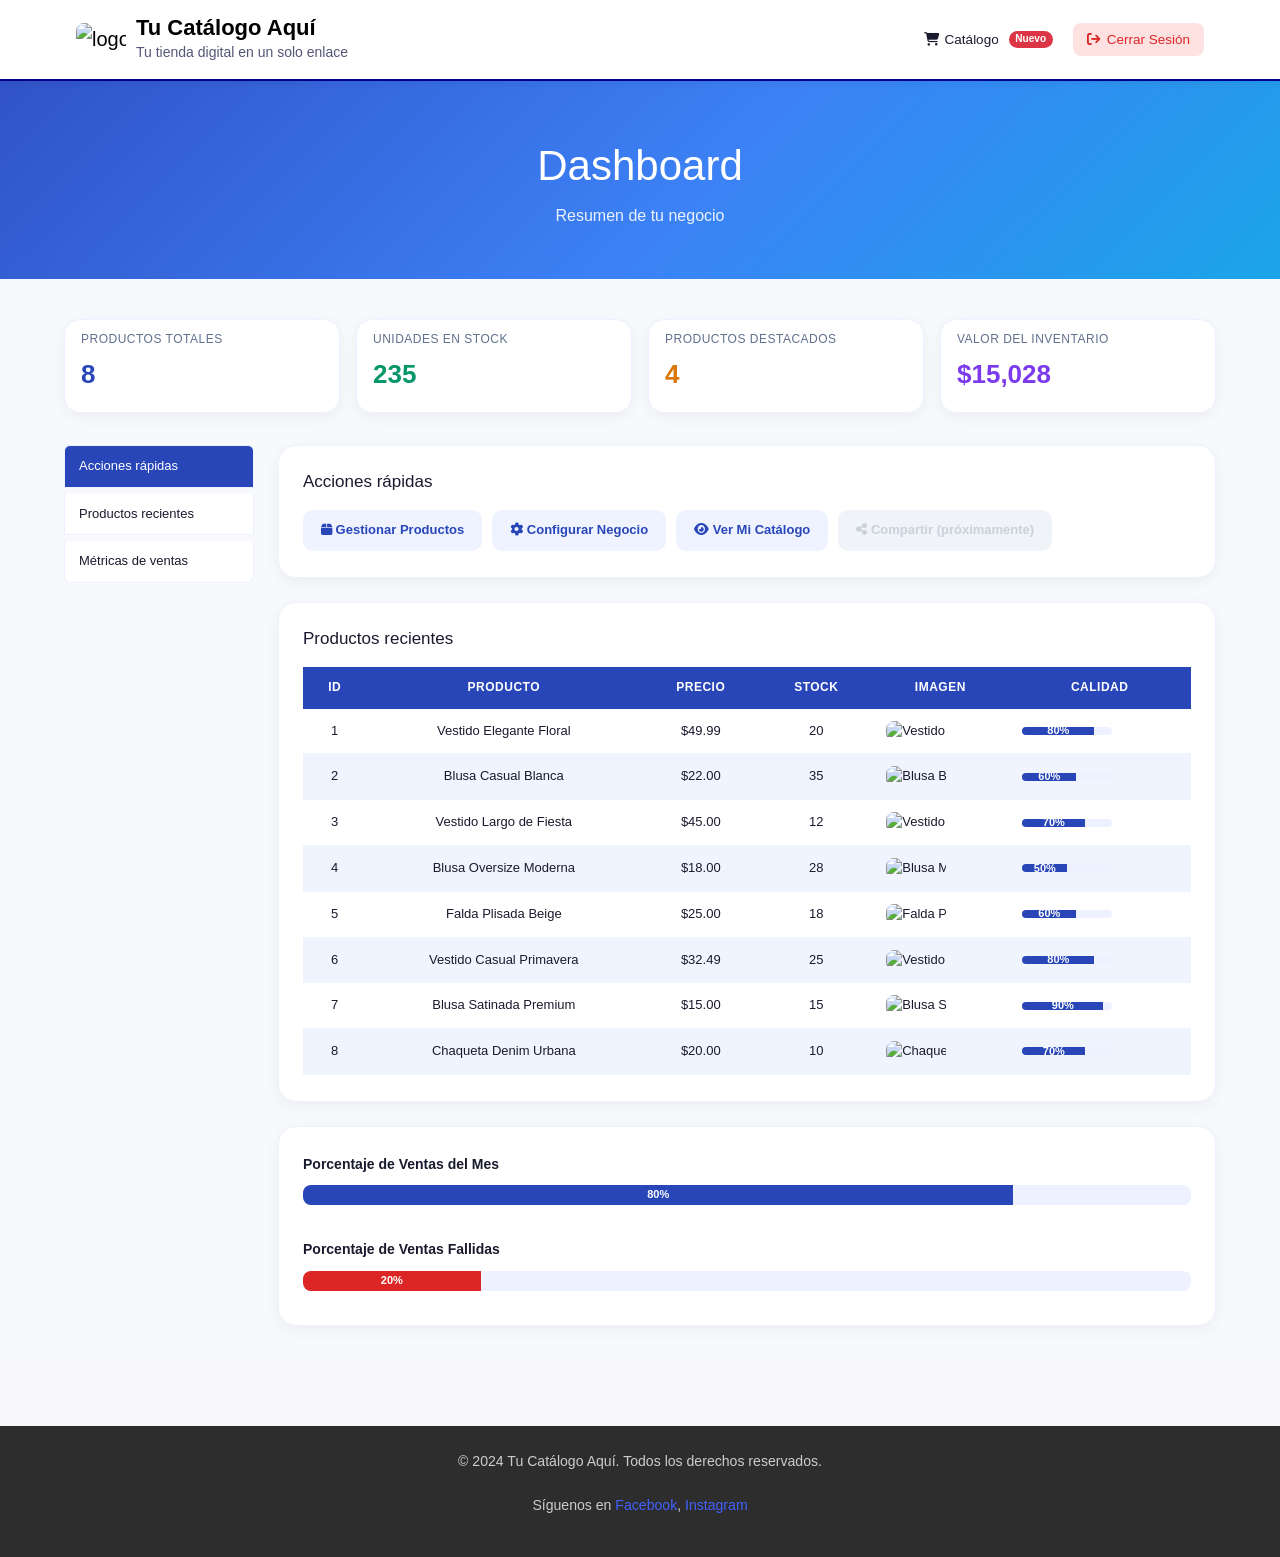
==== commit 3646d3a4: "Actualizacion Bustrap" ====
--- a/pages/admin.html
+++ b/pages/admin.html
@@ -1,11 +1,11 @@
 <!doctype html>
 <html lang="es">
-
   <head>
     <meta charset="utf-8" />
     <meta name="viewport" content="width=device-width, initial-scale=1.0" />
     <link rel="icon" href="../img/logos/LOGO-removebg-preview.png" type="image/png" />
     <link rel="stylesheet" href="https://cdnjs.cloudflare.com/ajax/libs/font-awesome/6.5.0/css/all.min.css" />
+    <link href="https://cdn.jsdelivr.net/npm/bootstrap@5.3.8/dist/css/bootstrap.min.css" rel="stylesheet" integrity="sha384-sRIl4kxILFvY47J16cr9ZwB07vP4J8+LH7qKQnuqkuIAvNWLzeN8tE5YBujZqJLB" crossorigin="anonymous" />
     <link rel="stylesheet" href="../css/general.css" />
     <link rel="stylesheet" href="../css/admin.css" />
     <title>Dashboard</title>
@@ -13,177 +13,247 @@
 
   <body>
 
-    <!-- Encabezado del panel de administración -->
-    <header class="admin-header">
-      <figure>
-        <img src="../img/logos/logo.png" alt="logo" width="60" />
-      </figure>
-      <div class="admin-header-info">
-        <h4>Tu Catálogo Aquí</h4>
-        <p>Tu tienda digital en un solo enlace</p>
+    <!-- NAVBAR BOOTSTRAP (header admin) -->
+    <nav class="navbar sticky-top admin-header">
+      <div class="container-fluid">
+        <a class="navbar-brand" href="../index.html">
+          <figure>
+            <img src="../img/logos/logo.png" alt="logo" width="50" />
+          </figure>
+          <div class="navbar-brand-text">
+            <h4>Tu Catálogo Aquí</h4>
+            <p>Tu tienda digital en un solo enlace</p>
+          </div>
+        </a>
+
+        <div class="admin-nav">
+          <a href="catalogo.html" class="nav-link-admin" title="Catálogo Demo">
+            <i class="fa-solid fa-cart-shopping"></i> Catálogo
+            <span class="badge rounded-pill bg-danger ms-1">Nuevo</span>
+          </a>
+          <a href="../index.html" class="nav-link-admin btn-logout" title="Cerrar Sesión">
+            <i class="fa-solid fa-arrow-right-from-bracket"></i> Cerrar Sesión
+          </a>
+        </div>
       </div>
-      <nav class="admin-nav">
-        <a href="catalogo.html" title="Catálogo Demo">
-          <i class="fa-solid fa-cart-shopping"></i> Catálogo
-        </a>
-        <a href="../index.html" title="Cerrar Sesión" class="btn-logout">
-          <i class="fa-solid fa-arrow-right-from-bracket"></i> Cerrar Sesión
-        </a>
-      </nav>
-    </header>
-
-    <!-- Título del dashboard -->
-      <section id="hero-dashboard">
-        <h1>Dashboard</h1>
-        <p>Resumen de tu negocio</p>
-      </section>
+    </nav>
+
+    <!-- Hero dashboard -->
+    <section id="hero-dashboard">
+      <h1>Dashboard</h1>
+      <p>Resumen de tu negocio</p>
+    </section>
 
     <main class="dashboard">
 
-      <!-- Tarjetas con estadísticas del negocio -->
+      <!-- CARDS: estadísticas -->
       <div class="stats-grid">
-        <div class="stat-card">
-          <h3>Productos totales</h3>
-          <p>8</p>
-        </div>
-        <div class="stat-card">
-          <h3>Unidades en stock</h3>
-          <p>235</p>
-        </div>
-        <div class="stat-card">
-          <h3>Productos destacados</h3>
-          <p>4</p>
-        </div>
-        <div class="stat-card">
-          <h3>Valor del inventario</h3>
-          <p>$15,028</p>
+        <div class="card stat-card">
+          <div class="card-body">
+            <h3 class="card-subtitle">Productos totales</h3>
+            <p class="card-text stat-num">8</p>
+          </div>
+        </div>
+        <div class="card stat-card">
+          <div class="card-body">
+            <h3 class="card-subtitle">Unidades en stock</h3>
+            <p class="card-text stat-num">235</p>
+          </div>
+        </div>
+        <div class="card stat-card">
+          <div class="card-body">
+            <h3 class="card-subtitle">Productos destacados</h3>
+            <p class="card-text stat-num">4</p>
+          </div>
+        </div>
+        <div class="card stat-card">
+          <div class="card-body">
+            <h3 class="card-subtitle">Valor del inventario</h3>
+            <p class="card-text stat-num">$15,028</p>
+          </div>
         </div>
       </div>
 
-      <!-- Botones de acciones rápidas -->
-      <section class="acciones-rapidas">
-        <h2>Acciones rápidas</h2>
-        <div class="acciones-botones">
-          <button title="Gestionar los productos">
-            <i class="fa-solid fa-box"></i> Gestionar Productos
-          </button>
-          <button title="Configura las opciones de tu negocio">
-            <i class="fa-solid fa-gear"></i> Configurar Negocio
-          </button>
-          <button title="Ver tu catálogo público">
-            <i class="fa-solid fa-eye"></i> Ver Mi Catálogo
-          </button>
-          <button title="Comparte tu catálogo con otros">
-            <i class="fa-solid fa-share-nodes"></i> Compartir Mi Catálogo
-          </button>
-        </div>
-      </section>
-
-      <!-- Tabla con los productos registrados -->
-      <section class="tabla-productos">
-        <h2>Productos recientes</h2>
-        <table>
-          <thead>
-            <tr>
-              <th>Id</th>
-              <th>Producto</th>
-              <th>Precio</th>
-              <th>Stock</th>
-              <th>Imagen</th>
-              <th>Calidad</th>
-            </tr>
-          </thead>
-          <tbody>
-            <tr>
-              <td>1</td>
-              <td>Vestido Elegante Floral</td>
-              <td>$49.99</td>
-              <td>20</td>
-              <td><img src="../img/productos/vestidofloral.png" alt="Vestido Floral" width="80" /></td>
-              <td><progress value="80" max="100"></progress><span>80%</span></td>
-            </tr>
-            <tr>
-              <td>2</td>
-              <td>Blusa Casual Blanca</td>
-              <td>$22.00</td>
-              <td>35</td>
-              <td><img src="../img/productos/blusacasual.png" alt="Blusa Blanca" width="80" /></td>
-              <td><progress value="60" max="100"></progress><span>60%</span></td>
-            </tr>
-            <tr>
-              <td>3</td>
-              <td>Vestido Largo de Fiesta</td>
-              <td>$45.00</td>
-              <td>12</td>
-              <td><img src="../img/productos/vestidofiesta.png" alt="Vestido Largo" width="80" /></td>
-              <td><progress value="70" max="100"></progress><span>70%</span></td>
-            </tr>
-            <tr>
-              <td>4</td>
-              <td>Blusa Oversize Moderna</td>
-              <td>$18.00</td>
-              <td>28</td>
-              <td><img src="../img/productos/blusamoderna.png" alt="Blusa Moderna" width="80" /></td>
-              <td><progress value="50" max="100"></progress><span>50%</span></td>
-            </tr>
-            <tr>
-              <td>5</td>
-              <td>Falda Plisada Beige</td>
-              <td>$25.00</td>
-              <td>18</td>
-              <td><img src="../img/productos/faldaplisada.png" alt="Falda Plisada" width="80" /></td>
-              <td><progress value="60" max="100"></progress><span>60%</span></td>
-            </tr>
-            <tr>
-              <td>6</td>
-              <td>Vestido Casual Primavera</td>
-              <td>$32.49</td>
-              <td>25</td>
-              <td><img src="../img/productos/vestidoprimavera.png" alt="Vestido Casual" width="80" /></td>
-              <td><progress value="80" max="100"></progress><span>80%</span></td>
-            </tr>
-            <tr>
-              <td>7</td>
-              <td>Blusa Satinada Premium</td>
-              <td>$15.00</td>
-              <td>15</td>
-              <td><img src="../img/productos/blusasatinada.png" alt="Blusa Satinada" width="80" /></td>
-              <td><progress value="90" max="100"></progress><span>90%</span></td>
-            </tr>
-            <tr>
-              <td>8</td>
-              <td>Chaqueta Denim Urbana</td>
-              <td>$20.00</td>
-              <td>10</td>
-              <td><img src="../img/productos/chaqueta.png" alt="Chaqueta Denim" width="80" /></td>
-              <td><progress value="70" max="100"></progress><span>70%</span></td>
-            </tr>
-          </tbody>
-        </table>
-      </section>
-
-      <!-- Barras de métricas de ventas -->
-      <section class="metricas-ventas">
-        <p>Porcentaje de Ventas del Mes</p>
-        <div class="barra-metrica">
-          <progress value="80" max="100"></progress>
-          <span>80%</span>
-        </div>
-        <hr />
-        <p>Porcentaje de Ventas Fallidas</p>
-        <div class="barra-metrica">
-          <meter min="0" max="100" value="20" title="20% de las ventas fueron fallidas"></meter>
-          <span>20%</span>
-        </div>
-      </section>
+      <!-- Layout: scrollspy nav + contenido -->
+      <div class="scrollspy-layout">
+
+        <!-- Navegación lateral Scrollspy (oculta en móvil) -->
+        <nav id="nav-scrollspy" class="scrollspy-nav d-none d-lg-block">
+          <ul class="list-group">
+            <li class="list-group-item list-group-item-action active">
+              <a href="#sec-acciones">Acciones rápidas</a>
+            </li>
+            <li class="list-group-item list-group-item-action">
+              <a href="#sec-tabla">Productos recientes</a>
+            </li>
+            <li class="list-group-item list-group-item-action">
+              <a href="#sec-metricas">Métricas de ventas</a>
+            </li>
+          </ul>
+        </nav>
+
+        <!-- Contenido principal -->
+        <div data-bs-spy="scroll" data-bs-target="#nav-scrollspy" data-bs-smooth-scroll="true" class="scrollspy-content" tabindex="0">
+
+          <!-- Acciones rápidas -->
+          <section class="acciones-rapidas" id="sec-acciones">
+            <h2>Acciones rápidas</h2>
+            <div class="acciones-botones">
+              <button type="button" title="Gestionar los productos">
+                <i class="fa-solid fa-box"></i> Gestionar Productos
+              </button>
+              <button type="button" title="Configura las opciones de tu negocio">
+                <i class="fa-solid fa-gear"></i> Configurar Negocio
+              </button>
+              <button type="button" title="Ver tu catálogo público">
+                <i class="fa-solid fa-eye"></i> Ver Mi Catálogo
+              </button>
+              <button type="button" class="btn-accion-disabled" disabled title="Próximamente">
+                <i class="fa-solid fa-share-nodes"></i> Compartir (próximamente)
+              </button>
+            </div>
+          </section>
+
+          <!-- Tabla con scroll horizontal en móvil -->
+          <section class="tabla-productos" id="sec-tabla">
+            <h2>Productos recientes</h2>
+            <div class="tabla-scroll">
+              <table>
+                <thead>
+                  <tr>
+                    <th>Id</th>
+                    <th>Producto</th>
+                    <th>Precio</th>
+                    <th>Stock</th>
+                    <th>Imagen</th>
+                    <th>Calidad</th>
+                  </tr>
+                </thead>
+                <tbody>
+                  <tr>
+                    <td>1</td>
+                    <td>Vestido Elegante Floral</td>
+                    <td>$49.99</td>
+                    <td>20</td>
+                    <td><img src="../img/productos/vestidofloral.png" alt="Vestido Floral" width="60" /></td>
+                    <td>
+                      <div class="progress" role="progressbar" aria-valuenow="80" aria-valuemin="0" aria-valuemax="100">
+                        <div class="progress-bar" style="width: 80%">80%</div>
+                      </div>
+                    </td>
+                  </tr>
+                  <tr>
+                    <td>2</td>
+                    <td>Blusa Casual Blanca</td>
+                    <td>$22.00</td>
+                    <td>35</td>
+                    <td><img src="../img/productos/blusacasual.png" alt="Blusa Blanca" width="60" /></td>
+                    <td>
+                      <div class="progress" role="progressbar" aria-valuenow="60" aria-valuemin="0" aria-valuemax="100">
+                        <div class="progress-bar" style="width: 60%">60%</div>
+                      </div>
+                    </td>
+                  </tr>
+                  <tr>
+                    <td>3</td>
+                    <td>Vestido Largo de Fiesta</td>
+                    <td>$45.00</td>
+                    <td>12</td>
+                    <td><img src="../img/productos/vestidofiesta.png" alt="Vestido Largo" width="60" /></td>
+                    <td>
+                      <div class="progress" role="progressbar" aria-valuenow="70" aria-valuemin="0" aria-valuemax="100">
+                        <div class="progress-bar" style="width: 70%">70%</div>
+                      </div>
+                    </td>
+                  </tr>
+                  <tr>
+                    <td>4</td>
+                    <td>Blusa Oversize Moderna</td>
+                    <td>$18.00</td>
+                    <td>28</td>
+                    <td><img src="../img/productos/blusamoderna.png" alt="Blusa Moderna" width="60" /></td>
+                    <td>
+                      <div class="progress" role="progressbar" aria-valuenow="50" aria-valuemin="0" aria-valuemax="100">
+                        <div class="progress-bar" style="width: 50%">50%</div>
+                      </div>
+                    </td>
+                  </tr>
+                  <tr>
+                    <td>5</td>
+                    <td>Falda Plisada Beige</td>
+                    <td>$25.00</td>
+                    <td>18</td>
+                    <td><img src="../img/productos/faldaplisada.png" alt="Falda Plisada" width="60" /></td>
+                    <td>
+                      <div class="progress" role="progressbar" aria-valuenow="60" aria-valuemin="0" aria-valuemax="100">
+                        <div class="progress-bar" style="width: 60%">60%</div>
+                      </div>
+                    </td>
+                  </tr>
+                  <tr>
+                    <td>6</td>
+                    <td>Vestido Casual Primavera</td>
+                    <td>$32.49</td>
+                    <td>25</td>
+                    <td><img src="../img/productos/vestidoprimavera.png" alt="Vestido Casual" width="60" /></td>
+                    <td>
+                      <div class="progress" role="progressbar" aria-valuenow="80" aria-valuemin="0" aria-valuemax="100">
+                        <div class="progress-bar" style="width: 80%">80%</div>
+                      </div>
+                    </td>
+                  </tr>
+                  <tr>
+                    <td>7</td>
+                    <td>Blusa Satinada Premium</td>
+                    <td>$15.00</td>
+                    <td>15</td>
+                    <td><img src="../img/productos/blusasatinada.png" alt="Blusa Satinada" width="60" /></td>
+                    <td>
+                      <div class="progress" role="progressbar" aria-valuenow="90" aria-valuemin="0" aria-valuemax="100">
+                        <div class="progress-bar" style="width: 90%">90%</div>
+                      </div>
+                    </td>
+                  </tr>
+                  <tr>
+                    <td>8</td>
+                    <td>Chaqueta Denim Urbana</td>
+                    <td>$20.00</td>
+                    <td>10</td>
+                    <td><img src="../img/productos/chaqueta.png" alt="Chaqueta Denim" width="60" /></td>
+                    <td>
+                      <div class="progress" role="progressbar" aria-valuenow="70" aria-valuemin="0" aria-valuemax="100">
+                        <div class="progress-bar" style="width: 70%">70%</div>
+                      </div>
+                    </td>
+                  </tr>
+                </tbody>
+              </table>
+            </div>
+          </section>
+
+          <!-- Métricas de ventas -->
+          <section class="metricas-ventas" id="sec-metricas">
+            <p>Porcentaje de Ventas del Mes</p>
+            <div class="progress mb-2" role="progressbar" aria-label="Ventas del mes" aria-valuenow="80" aria-valuemin="0" aria-valuemax="100">
+              <div class="progress-bar" style="width: 80%">80%</div>
+            </div>
+            <hr />
+            <p>Porcentaje de Ventas Fallidas</p>
+            <div class="progress mb-2" role="progressbar" aria-label="Ventas fallidas" aria-valuenow="20" aria-valuemin="0" aria-valuemax="100">
+              <div class="progress-bar progress-bar-danger" style="width: 20%">20%</div>
+            </div>
+          </section>
+
+        </div>
+      </div>
 
     </main>
 
-    <!-- Pie de página -->
     <footer>
       <p>© 2024 Tu Catálogo Aquí. Todos los derechos reservados.</p>
       <p>Síguenos en <a href="#">Facebook</a>, <a href="#">Instagram</a></p>
     </footer>
 
+    <script src="https://cdn.jsdelivr.net/npm/bootstrap@5.3.8/dist/js/bootstrap.bundle.min.js" integrity="sha384-FKyoEForCGlyvwx9Hj09JcYn3nv7wiPVlz7YYwJrWVcXK/BmnVDxM+D2scQbITxI" crossorigin="anonymous"></script>
   </body>
 </html>
--- a/css/general.css
+++ b/css/general.css
@@ -1,462 +1,466 @@
 /* ============================================================
-   BLOQUE 1: RESET Y CONFIGURACIÓN BASE
-   Elimina márgenes y padding por defecto en todos los elementos.
+   BLOQUE 1: RESET Y BOX MODEL GLOBAL
    ============================================================ */
 
 * {
-    margin: 0;
-    padding: 0;
-    box-sizing: border-box;
+  box-sizing: border-box;
+  margin: 0;
+  padding: 0;
 }
 
 body {
-    font-family: Segoe UI;
-    background-color: #f0f4ff;
-    color: #1a1a2e;
-    line-height: 1.7;
-}
-
-/* ============================================================
-   BLOQUE 2: TIPOGRAFÍA
-   Estilos base para títulos, párrafos y enlaces.
-   ============================================================ */
-
-h1 {
-    font-size: 2.2em;
-    color: darkblue;
-    margin-bottom: 15px;
-}
-
-h2 {
-    font-size: 1.7em;
-    color: darkblue;
-    margin-bottom: 12px;
-}
-
-h3 {
-    font-size: 1.2em;
-    color: darkblue;
-    margin-bottom: 10px;
-}
-
-h4 {
-    font-size: 1em;
-    color: darkblue;
-    margin-bottom: 8px;
-}
-
-p {
-    font-size: 1em;
-    margin-bottom: 10px;
-    line-height: 1.7;
-    text-align: center;
-}
-
-a {
-    color: black;
-    text-decoration: none;
-    margin: 0 8px;
-}
-
-/* ============================================================
-   BLOQUE 3: ENCABEZADO (HEADER)
-   Barra superior fija con logo, nombre y navegación.
-   ============================================================ */
-
-header {
-    background-color: white;
-    padding: 15px 250px;
-    height: 64px;
-    border-bottom: 2.5px solid darkblue;
-    display: flex;
-    align-items: center;
-    justify-content: space-between;
-    position: sticky;
-    top: 0;
-    z-index: 999;
-}
-
-header img {
-    width: 50px;
-    height: 50px;
-    border-radius: 8px;
-}
-
-.header-text {
-    display: flex;
-    flex-direction: column;
-    margin-left: 10px;
-    text-align: left;
-    margin-right: auto;
-}
-
-header h4 {
-    font-size: 1.3em;
-    color: #000000;
-    margin-bottom: 0;
-    text-align: left;
-}
-
-header p {
-    font-size: 0.7em;
-    color: #555577;
-    margin-top: 0;
-    text-align: left;
-}
-
-/* ============================================================
-   BLOQUE 4: NAVEGACIÓN
-   Estilos para el menú de enlaces del header.
-   ============================================================ */
-
-.nav-links {
-    display: flex;
-    align-items: center;
-    background-color: white;
-    padding: 0;
-    margin: 0;
-}
-
-.nav-links a {
-    display: flex;
-    align-items: center;
-    gap: 6px;
-    padding: 6px 12px;
-    border-radius: 6px;
-    font-size: 13.5px;
-    font-weight: 500;
-    color: #1a1a2e;
-    white-space: nowrap;
-}
-
-.nav-links a:hover {
-    background-color: #eef1ff;
-    color: darkblue;
-}
-
-.nav-links a i {
-    font-size: 13px;
-}
-
-/* ============================================================
-   BLOQUE 5: ESTRUCTURA SEMÁNTICA
-   Estilos base para main, section, article y aside.
+  font-family: 'Segoe UI', Tahoma, Geneva, Verdana, sans-serif;
+  background-color: #f9f9fb;
+  color: #2d2d2d;
+  line-height: 1.6;
+}
+
+/* ============================================================
+   BLOQUE 2: NAVBAR BOOTSTRAP 
+   ============================================================ */
+
+.navbar {
+  border-bottom: 2px solid #ececec;
+  box-shadow: 0 2px 8px rgba(0, 0, 0, 0.06);
+  padding: 10px 32px;
+  background-color: #fff !important;
+}
+
+.navbar-brand {
+  display: flex;
+  align-items: center;
+  gap: 12px;
+  text-decoration: none;
+}
+
+.navbar-brand figure {
+  margin: 0;
+  flex-shrink: 0;
+}
+
+.navbar-brand figure img {
+  display: block;
+  border-radius: 8px;
+  height: auto;
+}
+
+.navbar-brand-text h4 {
+  font-size: 1rem;
+  font-weight: 700;
+  color: #06005caf;
+  margin-bottom: 0;
+  line-height: 1.2;
+}
+
+.navbar-brand-text p {
+  font-size: 0.78rem;
+  color: #888;
+  margin: 0;
+}
+
+.navbar-nav .nav-link {
+  padding: 8px 14px;
+  border-radius: 20px;
+  font-size: 0.88rem;
+  font-weight: 500;
+  color: #555 !important;
+  transition: background 0.2s, color 0.2s;
+  border: 1px solid transparent;
+}
+
+.navbar-nav .nav-link:hover,
+.navbar-nav .nav-link.active,
+.offcanvas .nav-link:hover {
+  background-color: #0151bb;
+  color: #fff !important;
+}
+
+/* Offcanvas menú móvil */
+.offcanvas-header {
+  border-bottom: 1px solid #eef1ff;
+}
+
+.offcanvas .nav-link {
+  padding: 10px 16px;
+  border-radius: 10px;
+  font-size: 0.95rem;
+  color: #333 !important;
+}
+
+/* Dropdown en nav */
+.navbar .dropdown-menu {
+  border: 1px solid #eef1ff;
+  border-radius: 12px;
+  box-shadow: 0 8px 25px rgba(0, 0, 0, 0.08);
+}
+
+.navbar .dropdown-item {
+  font-size: 0.88rem;
+  padding: 8px 16px;
+  color: #555;
+}
+
+.navbar .dropdown-item:hover {
+  background-color: #eef1ff;
+  color: #0151bb;
+}
+
+/* ============================================================
+   BLOQUE 3: ESTRUCTURA SEMÁNTICA
    ============================================================ */
 
 main {
-    min-height: 70vh;
+  min-height: 70vh;
 }
 
 section {
-    background-color: white;
-    text-align: center;
+  background-color: white;
+  text-align: center;
 }
 
 section article {
-    background-color: #f7f9ff;
-    border: 1px solid #dcdcdc;
-    border-radius: 12px;
-    padding: 15px;
-}
-
-section aside {
-    background-color: #eef1ff;
-    padding: 20px;
-    border-radius: 8px;
+  background-color: #f7f9ff;
+  border: 1px solid #dcdcdc;
+  border-radius: 12px;
+  padding: 15px;
 }
 
 article {
-    background-color: white;
-    border: 1px solid #dcdcdc;
-    border-radius: 12px;
-    padding: 20px;
-    margin-bottom: 15px;
-    text-align: center;
+  background-color: white;
+  border: 1px solid #dcdcdc;
+  border-radius: 12px;
+  padding: 20px;
+  margin-bottom: 15px;
+  text-align: center;
 }
 
 article img {
-    border: 1px solid #dcdcdc;
-    border-radius: 8px;
+  border: 1px solid #dcdcdc;
+  border-radius: 8px;
 }
 
 aside {
-    padding: 20px;
-    margin-top: 20px;
-    text-align: center;
+  padding: 20px;
+  margin-top: 20px;
+  text-align: center;
 }
 
 hr {
-    border: none;
-    border-top: 1px solid #dcdcdc;
-    margin: 15px 0;
-}
-
-/* ============================================================
-   BLOQUE 6: IMÁGENES Y MULTIMEDIA
-   Estilos para imágenes, video, audio e iframe.
+  border: none;
+  border-top: 1px solid #dcdcdc;
+  margin: 15px 0;
+}
+
+/* ============================================================
+   BLOQUE 4: IMÁGENES Y MULTIMEDIA
    ============================================================ */
 
 img {
-    max-width: 100%;
-    height: auto;
-    border-radius: 6px;
+  max-width: 100%;
+  height: auto;
+  border-radius: 6px;
 }
 
 figure {
-    display: inline-block;
-    margin: 10px;
-    text-align: center;
+  display: inline-block;
+  margin: 10px;
+  text-align: center;
 }
 
 figcaption {
-    font-size: 0.85em;
-    color: #555577;
-    margin-top: 6px;
-    font-style: italic;
-    text-align: center;
+  font-size: 0.85em;
+  color: #555577;
+  margin-top: 6px;
+  font-style: italic;
+  text-align: center;
 }
 
 figure img {
-    display: block;
-    margin: 0 auto;
+  display: block;
+  margin: 0 auto;
 }
 
 video {
-    max-width: 100%;
-    border-radius: 8px;
-    border: 2px solid darkblue;
+  max-width: 100%;
+  border-radius: 8px;
+  border: 2px solid darkblue;
 }
 
 audio {
-    width: 100%;
-    margin: 10px 0;
+  width: 100%;
+  margin: 10px 0;
 }
 
 iframe {
-    width: 100%;
-    border: 2px solid darkblue;
-    border-radius: 8px;
-    margin: 10px 0;
-}
-
-/* ============================================================
-   BLOQUE 7: LISTAS
-   Estilos para listas con viñetas y numeradas.
+  width: 100%;
+  border: 2px solid darkblue;
+  border-radius: 8px;
+  margin: 10px 0;
+}
+
+/* ============================================================
+   BLOQUE 5: LISTAS Y LIST GROUP
    ============================================================ */
 
 ul {
-    list-style: disc;
-    margin-bottom: 15px;
-    display: inline-block;
+  list-style: disc;
+  margin-bottom: 15px;
+  display: inline-block;
 }
 
 ol {
-    list-style: decimal;
-    padding-left: 20px;
-    margin-bottom: 15px;
+  list-style: decimal;
+  padding-left: 20px;
+  margin-bottom: 15px;
 }
 
 li {
-    margin-bottom: 6px;
-    line-height: 1.6;
-    text-align: center;
-}
-
-/* ============================================================
-   BLOQUE 8: FORMULARIOS
-   Estilos para campos, botones y elementos interactivos.
+  margin-bottom: 6px;
+  line-height: 1.6;
+  text-align: center;
+}
+
+/* List Group personalizado con colores del sitio */
+.list-group-item {
+  border-color: #eef1ff;
+  font-size: 0.9rem;
+  color: #1a1a2e;
+}
+
+.list-group-item.active {
+  background-color: #2846b8;
+  border-color: #2846b8;
+}
+
+.list-group-item:hover:not(.active) {
+  background-color: #eef3ff;
+  color: #2846b8;
+}
+
+/* ============================================================
+   BLOQUE 6: FORMULARIOS
    ============================================================ */
 
 form {
-    width: 100%;
-    padding: 10px 0;
+  width: 100%;
+  padding: 10px 0;
 }
 
 label {
-    font-weight: bold;
-    color: darkblue;
-    font-size: 0.95em;
-}
-
-input {
-    width: 95%;
-    padding: 10px;
-    border: 1px solid #b0b8e0;
-    border-radius: 6px;
-    font-size: 0.95em;
-    background-color: #f7f9ff;
-}
-
-input:hover {
-    border-color: darkblue;
-    background-color: #eef1ff;
-}
-
-input:focus {
-    border-color: darkblue;
-    outline: 2px solid #4169e1;
-    background-color: #eef1ff;
-}
-
+  font-weight: bold;
+  color: darkblue;
+  font-size: 0.95em;
+}
+
+input,
 textarea {
-    width: 95%;
-    padding: 10px;
-    border: 1px solid #b0b8e0;
-    border-radius: 6px;
-    font-size: 0.95em;
-    background-color: #f7f9ff;
-    resize: vertical;
-}
-
+  width: 95%;
+  padding: 10px;
+  border: 1px solid #b0b8e0;
+  border-radius: 6px;
+  font-size: 0.95em;
+  background-color: #f7f9ff;
+}
+
+textarea {
+  resize: vertical;
+}
+
+input:hover,
 textarea:hover {
-    border-color: darkblue;
-    background-color: #eef1ff;
-}
-
-textarea:focus {
-    border-color: darkblue;
-    outline: 2px solid #4169e1;
-    background-color: #eef1ff;
+  border-color: darkblue;
+  background-color: #eef1ff;
+}
+
+input:focus,
+textarea:focus,
+select:focus {
+  border-color: darkblue;
+  outline: 2px solid #4169e1;
+  background-color: #eef1ff;
 }
 
 select {
-    width: 100%;
-    padding: 10px;
-    border: 1px solid #b0b8e0;
-    border-radius: 6px;
-    font-size: 0.95em;
-    background-color: #f7f9ff;
-    cursor: pointer;
+  width: 100%;
+  padding: 10px;
+  border: 1px solid #b0b8e0;
+  border-radius: 6px;
+  font-size: 0.95em;
+  background-color: #f7f9ff;
+  cursor: pointer;
 }
 
 select:hover {
-    border-color: darkblue;
-}
-
-select:focus {
-    border-color: darkblue;
-    outline: 2px solid #4169e1;
-    background-color: #eef1ff;
+  border-color: darkblue;
 }
 
 button {
-    padding: 10px 20px;
-    background-color: darkblue;
-    color: white;
-    border: none;
-    border-radius: 6px;
-    font-size: 0.95em;
-    cursor: pointer;
-    font-weight: bold;
+  padding: 10px 20px;
+  background-color: darkblue;
+  color: white;
+  border: none;
+  border-radius: 6px;
+  font-size: 0.95em;
+  cursor: pointer;
+  font-weight: bold;
 }
 
 button:hover {
-    background-color: #4169e1;
-    color: white;
+  background-color: #4169e1;
+  color: white;
 }
 
 summary {
-    cursor: pointer;
-    font-weight: bold;
-    color: darkblue;
+  cursor: pointer;
+  font-weight: bold;
+  color: darkblue;
 }
 
 summary:hover {
-    color: #4169e1;
-}
-
-progress,
-meter {
-    width: 100%;
-    height: 18px;
-    border-radius: 4px;
-}
-
-/* ============================================================
-   BLOQUE 9: TABLAS
-   Estilos para encabezado, filas y celdas de tablas.
+  color: #4169e1;
+}
+
+/* Bootstrap progress personalizado */
+.progress {
+  border-radius: 6px;
+  background-color: #eef1ff;
+}
+
+.progress-bar {
+  background-color: #2846b8;
+  font-size: 11px;
+  font-weight: 600;
+}
+
+/* Bootstrap accordion personalizado */
+.accordion-button {
+  font-weight: 600;
+  color: #1a1a2e;
+  background-color: #f7f9ff;
+}
+
+.accordion-button:not(.collapsed) {
+  background-color: #eef3ff;
+  color: #2846b8;
+  box-shadow: none;
+}
+
+.accordion-button:focus {
+  box-shadow: 0 0 0 0.2rem rgba(40, 70, 184, 0.25);
+}
+
+.accordion-item {
+  border-color: #eef1ff;
+  margin-bottom: 4px;
+  border-radius: 10px !important;
+  overflow: hidden;
+}
+
+/* Bootstrap alert personalizado */
+.alert-primary {
+  background-color: #eef3ff;
+  border-color: #c7d7ff;
+  color: #2846b8;
+}
+
+.alert-success {
+  background-color: #ecfdf5;
+  border-color: #a7f3d0;
+  color: #065f46;
+}
+
+.alert-link {
+  color: #1d37a0;
+  font-weight: 700;
+}
+
+/* Bootstrap spinner con color de marca */
+.spinner-border,
+.spinner-grow {
+  color: #2846b8;
+}
+
+/* ============================================================
+   BLOQUE 7: TABLAS
    ============================================================ */
 
 table {
-    width: 80%;
-    margin: 20px auto;
-    background-color: white;
-    border-collapse: collapse;
-    text-align: center;
-    border: 2px solid #dcdcdc;
-    border-radius: 8px;
+  width: 80%;
+  margin: 20px auto;
+  background-color: white;
+  border-collapse: collapse;
+  text-align: center;
+  border: 2px solid #dcdcdc;
+  border-radius: 8px;
 }
 
 thead {
-    background-color: darkblue;
-    color: white;
+  background-color: darkblue;
+  color: white;
 }
 
 tbody {
-    background-color: white;
+  background-color: white;
 }
 
 tbody tr {
-    border-bottom: 1px solid #dcdcdc;
+  border-bottom: 1px solid #dcdcdc;
 }
 
 tbody tr:hover {
-    background-color: #eef1ff;
+  background-color: #eef1ff;
 }
 
 tbody tr:nth-child(even) {
-    background-color: #f0f4ff;
+  background-color: #f0f4ff;
 }
 
 th {
-    padding: 15px;
-    border: 1px solid #dcdcdc;
-    text-align: center;
-    font-size: 0.95em;
+  padding: 15px;
+  border: 1px solid #dcdcdc;
+  text-align: center;
+  font-size: 0.95em;
 }
 
 td {
-    padding: 15px;
-    border: 1px solid #dcdcdc;
-    text-align: center;
-    color: #1a1a2e;
-    font-size: 0.9em;
-}
-
-/* ============================================================
-   BLOQUE 10: PIE DE PÁGINA (FOOTER)
-   Barra inferior con texto de derechos y enlaces de redes.
+  padding: 15px;
+  border: 1px solid #dcdcdc;
+  text-align: center;
+  color: #1a1a2e;
+  font-size: 0.9em;
+}
+
+/* ============================================================
+   BLOQUE 8: PIE DE PÁGINA
    ============================================================ */
 
 footer {
-    background-color: white;
-    color: #000000;
-    text-align: center;
-    padding: 20px 30px;
-}
-
-footer p {
-    color: #272626;
-    font-size: 0.9em;
-    margin-bottom: 6px;
-    text-align: center;
+  background-color: #2d2d2d;
+  color: #ccc;
+  text-align: center;
+  padding: 24px 32px;
+  margin-top: 60px;
+  font-size: 0.88rem;
+  display: flex;
+  flex-direction: column;
+  gap: 6px;
 }
 
 footer a {
-    color: #222222;
-    text-decoration: none;
-    margin: 0 5px;
+  color: #4362ff;
+  text-decoration: none;
 }
 
 footer a:hover {
-    color: #1b37a5;
-    text-decoration: underline;
-}
-
-footer address {
-    font-style: normal;
-    color: #200f0f;
-    font-size: 0.85em;
-    margin-top: 10px;
-    text-align: center;
+  color: #fff;
+}
+
+/* ============================================================
+   RESPONSIVE GENERAL
+   ============================================================ */
+
+@media (max-width: 768px) {
+  .navbar {
+    padding: 10px 16px;
+  }
 }
--- a/css/admin.css
+++ b/css/admin.css
@@ -1,367 +1,375 @@
 /* ============================================================
-   BLOQUE 1: HEADER DEL PANEL ADMIN
-   Barra superior fija con logo y botón de cerrar sesión.
+   BLOQUE 1: HEADER/NAVBAR ADMIN
    ============================================================ */
 
 .admin-header {
-    background: white;
-    padding: 15px 250px;
-    height: 64px;
-    border-bottom: 2.5px solid darkblue;
-    display: flex;
-    align-items: center;
-    justify-content: space-between;
-    position: sticky;
-    top: 0;
-    z-index: 999;
-}
-
-.admin-header-info {
-    display: flex;
+  border-bottom: 2.5px solid darkblue;
+  padding: 10px 5%;
+  min-height: 64px;
+}
+
+.admin-header .navbar-brand {
+  gap: 10px;
+}
+
+.admin-header .navbar-brand-text h4 {
+  font-size: 1.1em;
+  color: #000;
+  margin: 0;
+}
+
+.admin-header .navbar-brand-text p {
+  font-size: 0.7em;
+  color: #555577;
+  margin: 0;
+}
+
+.admin-nav {
+  display: flex;
+  align-items: center;
+  gap: 6px;
+  flex-wrap: wrap;
+}
+
+.nav-link-admin {
+  display: flex;
+  align-items: center;
+  gap: 6px;
+  padding: 6px 14px;
+  border-radius: 8px;
+  font-size: 13.5px;
+  font-weight: 500;
+  color: #1a1a2e;
+  text-decoration: none;
+}
+
+.nav-link-admin:hover {
+  background-color: #eef1ff;
+  color: darkblue;
+}
+
+.btn-logout {
+  background: #fee2e2;
+  color: #dc2626 !important;
+  border-radius: 8px;
+}
+
+.btn-logout:hover {
+  background: #fecaca;
+  color: #b91c1c !important;
+}
+
+/* ============================================================
+   BLOQUE 2: HERO DASHBOARD
+   ============================================================ */
+
+#hero-dashboard {
+  background: linear-gradient(135deg, #3153c8 0%, #3c82f6 55%, #1ba5e8 100%);
+  padding: 60px 20px 50px;
+  text-align: center;
+  color: white;
+}
+
+#hero-dashboard h1 {
+  color: white;
+  font-size: 42px;
+  margin-bottom: 12px;
+}
+
+#hero-dashboard p {
+  color: rgba(255, 255, 255, 0.9);
+  font-size: 16px;
+  margin: 0;
+}
+
+/* ============================================================
+   BLOQUE 3: LAYOUT DASHBOARD
+   ============================================================ */
+
+.dashboard {
+  padding: 40px 5%;
+  background: #f7f9fc;
+  min-height: 80vh;
+}
+
+/* ============================================================
+   BLOQUE 4: CARDS ESTADÍSTICAS
+   ============================================================ */
+
+.stats-grid {
+  display: grid;
+  grid-template-columns: repeat(4, 1fr);
+  gap: 16px;
+  margin-bottom: 32px;
+}
+
+.stat-card {
+  border-radius: 16px !important;
+  border: 1px solid #eef1ff !important;
+  box-shadow: 0 4px 15px rgba(0, 0, 0, 0.05) !important;
+  text-align: left;
+}
+
+.stat-card .card-subtitle {
+  font-size: 12px;
+  color: #60708d;
+  font-weight: 500;
+  margin-bottom: 8px;
+  text-transform: uppercase;
+  letter-spacing: 0.5px;
+}
+
+.stat-card .stat-num {
+  font-size: 26px;
+  font-weight: 700;
+  margin: 0;
+}
+
+.stat-card:nth-child(1) .stat-num { color: #2846b8; }
+.stat-card:nth-child(2) .stat-num { color: #059669; }
+.stat-card:nth-child(3) .stat-num { color: #d97706; }
+.stat-card:nth-child(4) .stat-num { color: #7c3aed; }
+
+/* ============================================================
+   BLOQUE 5: SCROLLSPY LAYOUT
+   ============================================================ */
+
+.scrollspy-layout {
+  display: flex;
+  gap: 24px;
+  align-items: flex-start;
+}
+
+/* Nav lateral — solo visible en escritorio (d-none d-lg-block en HTML) */
+.scrollspy-nav {
+  width: 190px;
+  flex-shrink: 0;
+  position: sticky;
+  top: 80px;
+}
+
+.scrollspy-nav .list-group-item {
+  padding: 10px 14px;
+  border-color: #eef1ff;
+  cursor: pointer;
+}
+
+.scrollspy-nav .list-group-item a {
+  text-decoration: none;
+  font-size: 13px;
+  font-weight: 500;
+  color: #1a1a2e;
+  display: block;
+}
+
+.scrollspy-nav .list-group-item.active a {
+  color: white;
+}
+
+/* Área de contenido — ocupa todo el ancho restante */
+.scrollspy-content {
+  flex: 1;
+  min-width: 0;           /* evita que desborde el flex */
+  display: flex;
+  flex-direction: column;
+  gap: 24px;
+  overflow: visible;      /* sin max-height para que el scroll sea la página */
+}
+
+/* ============================================================
+   BLOQUE 6: ACCIONES RÁPIDAS
+   ============================================================ */
+
+.acciones-rapidas,
+.tabla-productos,
+.metricas-ventas {
+  background: white;
+  border-radius: 18px;
+  padding: 26px 24px;
+  box-shadow: 0 4px 15px rgba(0, 0, 0, 0.05);
+  border: 1px solid #eef1ff;
+}
+
+.acciones-rapidas h2,
+.tabla-productos h2 {
+  font-size: 17px;
+  color: #1a1a2e;
+  margin-bottom: 18px;
+  text-align: left;
+}
+
+.acciones-botones {
+  display: flex;
+  gap: 10px;
+  flex-wrap: wrap;
+}
+
+.acciones-botones button {
+  padding: 10px 18px;
+  border-radius: 10px;
+  font-size: 13px;
+  font-weight: 600;
+  border: none;
+  cursor: pointer;
+  background: #eef3ff;
+  color: #2846b8;
+  white-space: nowrap;
+}
+
+.acciones-botones button:hover:not(:disabled) {
+  background: #2846b8;
+  color: white;
+}
+
+.btn-accion-disabled {
+  opacity: 0.5;
+  cursor: not-allowed !important;
+  background: #e2e8f0 !important;
+  color: #94a3b8 !important;
+}
+
+/* ============================================================
+   BLOQUE 7: TABLA DE PRODUCTOS
+   ============================================================ */
+
+/* Wrapper que da scroll horizontal en móvil */
+.tabla-scroll {
+  width: 100%;
+  overflow-x: auto;
+  -webkit-overflow-scrolling: touch;
+}
+
+.tabla-scroll table {
+  width: 100%;
+  min-width: 560px;     /* mínimo para que las columnas no se aplasten */
+  margin: 0;
+  border: none;
+  border-collapse: collapse;
+}
+
+.tabla-scroll thead {
+  background: #2846b8;
+}
+
+.tabla-scroll th {
+  padding: 11px 14px;
+  font-size: 12px;
+  text-transform: uppercase;
+  letter-spacing: 0.5px;
+  border: none;
+  color: white;
+  white-space: nowrap;
+}
+
+.tabla-scroll td {
+  padding: 12px 14px;
+  font-size: 13px;
+  border: none;
+  border-bottom: 1px solid #f0f4ff;
+  white-space: nowrap;
+}
+
+.tabla-scroll tbody tr:hover {
+  background-color: #f7f9ff;
+}
+
+.tabla-scroll img {
+  border-radius: 8px;
+  display: block;
+}
+
+/* Progress dentro de la tabla */
+.tabla-scroll .progress {
+  width: 90px;
+  height: 8px;
+  border-radius: 4px;
+}
+
+/* ============================================================
+   BLOQUE 8: MÉTRICAS (Progress Bootstrap)
+   ============================================================ */
+
+.metricas-ventas p {
+  font-size: 14px;
+  font-weight: 600;
+  color: #1a1a2e;
+  text-align: left;
+  margin-bottom: 10px;
+}
+
+.metricas-ventas hr {
+  border-color: #eef1ff;
+  margin: 16px 0;
+}
+
+.metricas-ventas .progress {
+  height: 20px;
+  border-radius: 8px;
+}
+
+.progress-bar-danger {
+  background-color: #dc2626 !important;
+}
+
+/* ============================================================
+   BLOQUE 9: RESPONSIVE
+   ============================================================ */
+
+/* Tablet: 4 stats → 2x2, scrollspy nav desaparece (d-none d-lg-block) */
+@media (max-width: 991px) {
+  .stats-grid {
+    grid-template-columns: repeat(2, 1fr);
+  }
+
+  .dashboard {
+    padding: 32px 5%;
+  }
+
+  /* Sin nav lateral, el contenido ocupa todo */
+  .scrollspy-layout {
     flex-direction: column;
-    margin-left: 10px;
-    margin-right: auto;
-}
-
-.admin-header-info h4 {
-    font-size: 1.3em;
-    color: #000;
-    margin-bottom: 0;
-    text-align: left;
-}
-
-.admin-header-info p {
-    font-size: 0.7em;
-    color: #555577;
-    margin: 0;
-    text-align: left;
-}
-
-.admin-nav {
-    display: flex;
-    align-items: center;
-    gap: 6px;
-}
-
-.admin-nav a {
-    display: flex;
-    align-items: center;
-    gap: 6px;
-    padding: 6px 14px;
-    border-radius: 8px;
-    font-size: 13.5px;
-    font-weight: 500;
-    color: #1a1a2e;
-    text-decoration: none;
-}
-
-.admin-nav a:hover {
-    background-color: #eef1ff;
-    color: darkblue;
-}
-
-.btn-logout {
-    background: #fee2e2;
-    color: #dc2626;
-    border-radius: 8px;
-}
-
-.btn-logout:hover {
-    background: #fecaca;
-    color: #b91c1c;
-}
-
-/* ============================================================
-   BLOQUE 2: LAYOUT DEL DASHBOARD
-   Contenedor principal con fondo gris claro y buen espaciado.
-   ============================================================ */
-#hero-dashboard {
-    background: linear-gradient(135deg, #3153c8 0%, #3c82f6 55%, #1ba5e8 100%);
-    padding: 70px 20px 60px;
-    text-align: center;
-    color: white;
-}
-
-#hero-dashboard h1 {
-    color: white;
-    font-size: 46px;
-    margin-bottom: 14px;
-}
-
-#hero-dashboard p {
-    color: rgba(255, 255, 255, 0.9);
-    font-size: 17px;
-    max-width: 560px;
-    margin: 0 auto;
-}
-
-.dashboard {
-    padding: 50px 10%;
-    background: #f7f9fc;
-    min-height: 80vh;
-}
-
-.dashboard-titulo {
-    margin-bottom: 40px;
-}
-
-.dashboard-titulo h2 {
+  }
+
+  .scrollspy-content {
+    width: 100%;
+  }
+}
+
+/* Móvil: stats 1 columna, botones en columna, padding reducido */
+@media (max-width: 600px) {
+  .stats-grid {
+    grid-template-columns: 1fr 1fr;
+    gap: 12px;
+  }
+
+  .dashboard {
+    padding: 20px 4%;
+  }
+
+  #hero-dashboard h1 {
     font-size: 30px;
-    color: #1a1a2e;
-    margin-bottom: 4px;
-    text-align: left;
-}
-
-.dashboard-titulo p {
-    color: #60708d;
-    font-size: 15px;
-    text-align: left;
-    margin: 0;
-}
-
-/* ============================================================
-   BLOQUE 3: TARJETAS DE ESTADÍSTICAS
-   Cuadrícula de 4 cards con los números clave del negocio.
-   ============================================================ */
-
-.stats-grid {
-    display: grid;
-    grid-template-columns: repeat(4, 1fr);
-    gap: 20px;
-    margin-bottom: 40px;
-}
-
-.stat-card {
-    background: white;
-    border-radius: 18px;
-    padding: 28px 24px;
-    text-align: left;
-    box-shadow: 0 4px 15px rgba(0, 0, 0, 0.05);
-    border: 1px solid #eef1ff;
-}
-
-.stat-card h3 {
-    font-size: 13px;
-    color: #60708d;
-    font-weight: 500;
-    margin-bottom: 10px;
-    text-align: left;
-    text-transform: uppercase;
-    letter-spacing: 0.5px;
-}
-
-.stat-card p {
-    font-size: 28px;
-    font-weight: 700;
-    color: #1a1a2e;
-    text-align: left;
-    margin: 0;
-}
-
-/* Colores distintos para el número de cada tarjeta */
-.stat-card:first-child p  { color: #2846b8; }
-.stat-card:nth-child(2) p { color: #059669; }
-.stat-card:nth-child(3) p { color: #d97706; }
-.stat-card:last-child p   { color: #7c3aed; }
-
-/* ============================================================
-   BLOQUE 4: ACCIONES RÁPIDAS
-   Fila de botones para las tareas más comunes del admin.
-   ============================================================ */
-
-.acciones-rapidas {
-    background: white;
-    border-radius: 20px;
-    padding: 30px 28px;
-    margin-bottom: 30px;
-    box-shadow: 0 4px 15px rgba(0, 0, 0, 0.05);
-    border: 1px solid #eef1ff;
-}
-
-.acciones-rapidas h2 {
-    font-size: 18px;
-    color: #1a1a2e;
-    margin-bottom: 20px;
-    text-align: left;
-}
-
-.acciones-botones {
-    display: flex;
-    gap: 12px;
-    flex-wrap: wrap;
-}
-
-.acciones-botones button {
-    padding: 11px 22px;
-    border-radius: 10px;
-    font-size: 13.5px;
-    font-weight: 600;
-    border: none;
-    cursor: pointer;
-    background: #eef3ff;
-    color: #2846b8;
-}
-
-.acciones-botones button:hover {
-    background: #2846b8;
-    color: white;
-}
-
-/* ============================================================
-   BLOQUE 5: TABLA DE PRODUCTOS
-   Card con la lista de productos y barras de calidad.
-   ============================================================ */
-
-.tabla-productos {
-    background: white;
-    border-radius: 20px;
-    padding: 30px 28px;
-    margin-bottom: 30px;
-    box-shadow: 0 4px 15px rgba(0, 0, 0, 0.05);
-    border: 1px solid #eef1ff;
-    overflow-x: auto;
-}
-
-.tabla-productos h2 {
-    font-size: 18px;
-    color: #1a1a2e;
-    margin-bottom: 20px;
-    text-align: left;
-}
-
-.tabla-productos table {
+  }
+
+  .acciones-botones {
+    flex-direction: column;
+  }
+
+  .acciones-botones button {
     width: 100%;
-    margin: 0;
-    border: none;
-    border-collapse: collapse;
-}
-
-.tabla-productos thead {
-    background: #2846b8;
-}
-
-.tabla-productos th {
-    padding: 12px 16px;
-    font-size: 12.5px;
-    text-transform: uppercase;
-    letter-spacing: 0.5px;
-    border: none;
-}
-
-.tabla-productos td {
-    padding: 14px 16px;
-    font-size: 13.5px;
-    border: none;
-    border-bottom: 1px solid #f0f4ff;
-}
-
-.tabla-productos tbody tr:hover {
-    background-color: #f7f9ff;
-}
-
-.tabla-productos progress {
-    width: 80px;
-    height: 8px;
-    border-radius: 4px;
-    accent-color: #2846b8;
-    vertical-align: middle;
-    margin-right: 6px;
-}
-
-.tabla-productos span {
+  }
+
+  .admin-header {
+    padding: 10px 4%;
+  }
+
+  .nav-link-admin {
     font-size: 12px;
-    color: #60708d;
-    font-weight: 600;
-}
-
-/* ============================================================
-   BLOQUE 6: MÉTRICAS DE VENTAS
-   Barras de progreso que muestran el porcentaje de ventas.
-   ============================================================ */
-
-.metricas-ventas {
-    background: white;
-    border-radius: 20px;
-    padding: 30px 28px;
-    box-shadow: 0 4px 15px rgba(0, 0, 0, 0.05);
-    border: 1px solid #eef1ff;
-}
-
-.metricas-ventas p {
-    font-size: 14px;
-    font-weight: 600;
-    color: #1a1a2e;
-    text-align: left;
-    margin-bottom: 10px;
-}
-
-.barra-metrica {
-    display: flex;
-    align-items: center;
-    gap: 12px;
-    margin-bottom: 20px;
-}
-
-.barra-metrica progress,
-.barra-metrica meter {
-    flex: 1;
-    height: 12px;
-    border-radius: 6px;
-    accent-color: #2846b8;
-}
-
-.barra-metrica meter {
-    accent-color: #dc2626;
-}
-
-.barra-metrica span {
-    font-size: 14px;
-    font-weight: 700;
-    color: #1a1a2e;
-    min-width: 40px;
-    text-align: right;
-}
-
-.metricas-ventas hr {
-    border-color: #eef1ff;
-    margin: 4px 0 20px;
-}
-
-/* ============================================================
-   BLOQUE 7: RESPONSIVE
-   Adaptaciones para pantallas pequeñas (tablets y móviles).
-   ============================================================ */
-
-@media (max-width: 1024px) {
-    .stats-grid {
-        grid-template-columns: repeat(2, 1fr);
-    }
-
-    .dashboard {
-        padding: 36px 6%;
-    }
-
-    .admin-header {
-        padding: 15px 5%;
-    }
-}
-
-@media (max-width: 768px) {
-    .stats-grid {
-        grid-template-columns: 1fr 1fr;
-    }
-
-    .acciones-botones {
-        flex-direction: column;
-    }
-
-    .acciones-botones button {
-        width: 100%;
-    }
-}
-
-@media (max-width: 480px) {
-    .stats-grid {
-        grid-template-columns: 1fr;
-    }
+    padding: 5px 10px;
+  }
+}
+
+@media (max-width: 400px) {
+  .stats-grid {
+    grid-template-columns: 1fr;
+  }
 }
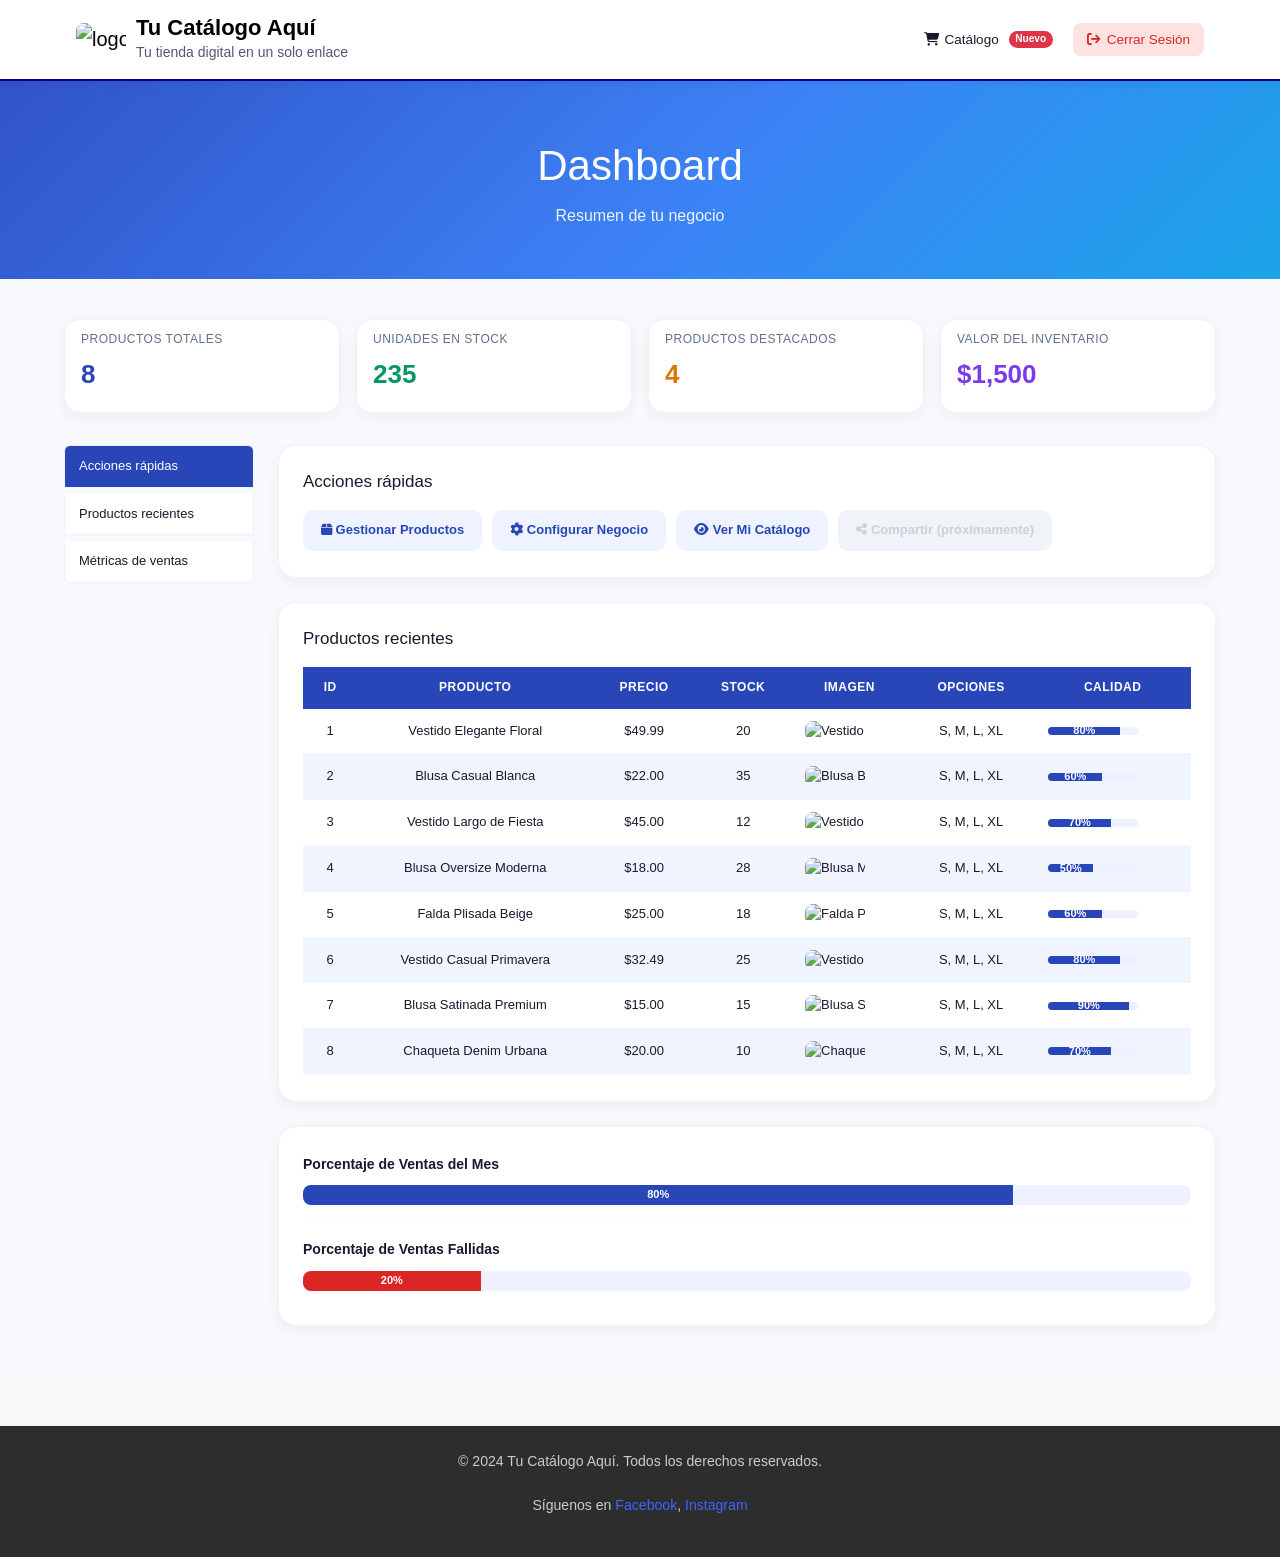
==== commit 0e1ef3e8: "Se agrego las tallas disponibles en los productos" ====
--- a/pages/admin.html
+++ b/pages/admin.html
@@ -69,7 +69,7 @@
         <div class="card stat-card">
           <div class="card-body">
             <h3 class="card-subtitle">Valor del inventario</h3>
-            <p class="card-text stat-num">$15,028</p>
+            <p class="card-text stat-num">$1,500</p>
           </div>
         </div>
       </div>
@@ -126,6 +126,7 @@
                     <th>Precio</th>
                     <th>Stock</th>
                     <th>Imagen</th>
+                    <th>Opciones</th>
                     <th>Calidad</th>
                   </tr>
                 </thead>
@@ -136,6 +137,7 @@
                     <td>$49.99</td>
                     <td>20</td>
                     <td><img src="../img/productos/vestidofloral.png" alt="Vestido Floral" width="60" /></td>
+                    <td>S, M, L, XL</td>
                     <td>
                       <div class="progress" role="progressbar" aria-valuenow="80" aria-valuemin="0" aria-valuemax="100">
                         <div class="progress-bar" style="width: 80%">80%</div>
@@ -148,6 +150,7 @@
                     <td>$22.00</td>
                     <td>35</td>
                     <td><img src="../img/productos/blusacasual.png" alt="Blusa Blanca" width="60" /></td>
+                    <td>S, M, L, XL</td>
                     <td>
                       <div class="progress" role="progressbar" aria-valuenow="60" aria-valuemin="0" aria-valuemax="100">
                         <div class="progress-bar" style="width: 60%">60%</div>
@@ -160,6 +163,7 @@
                     <td>$45.00</td>
                     <td>12</td>
                     <td><img src="../img/productos/vestidofiesta.png" alt="Vestido Largo" width="60" /></td>
+                    <td>S, M, L, XL</td>
                     <td>
                       <div class="progress" role="progressbar" aria-valuenow="70" aria-valuemin="0" aria-valuemax="100">
                         <div class="progress-bar" style="width: 70%">70%</div>
@@ -172,6 +176,7 @@
                     <td>$18.00</td>
                     <td>28</td>
                     <td><img src="../img/productos/blusamoderna.png" alt="Blusa Moderna" width="60" /></td>
+                    <td>S, M, L, XL</td>
                     <td>
                       <div class="progress" role="progressbar" aria-valuenow="50" aria-valuemin="0" aria-valuemax="100">
                         <div class="progress-bar" style="width: 50%">50%</div>
@@ -184,6 +189,7 @@
                     <td>$25.00</td>
                     <td>18</td>
                     <td><img src="../img/productos/faldaplisada.png" alt="Falda Plisada" width="60" /></td>
+                    <td>S, M, L, XL</td>
                     <td>
                       <div class="progress" role="progressbar" aria-valuenow="60" aria-valuemin="0" aria-valuemax="100">
                         <div class="progress-bar" style="width: 60%">60%</div>
@@ -196,6 +202,7 @@
                     <td>$32.49</td>
                     <td>25</td>
                     <td><img src="../img/productos/vestidoprimavera.png" alt="Vestido Casual" width="60" /></td>
+                    <td>S, M, L, XL</td>
                     <td>
                       <div class="progress" role="progressbar" aria-valuenow="80" aria-valuemin="0" aria-valuemax="100">
                         <div class="progress-bar" style="width: 80%">80%</div>
@@ -208,6 +215,7 @@
                     <td>$15.00</td>
                     <td>15</td>
                     <td><img src="../img/productos/blusasatinada.png" alt="Blusa Satinada" width="60" /></td>
+                    <td>S, M, L, XL</td>
                     <td>
                       <div class="progress" role="progressbar" aria-valuenow="90" aria-valuemin="0" aria-valuemax="100">
                         <div class="progress-bar" style="width: 90%">90%</div>
@@ -220,6 +228,7 @@
                     <td>$20.00</td>
                     <td>10</td>
                     <td><img src="../img/productos/chaqueta.png" alt="Chaqueta Denim" width="60" /></td>
+                    <td>S, M, L, XL</td>
                     <td>
                       <div class="progress" role="progressbar" aria-valuenow="70" aria-valuemin="0" aria-valuemax="100">
                         <div class="progress-bar" style="width: 70%">70%</div>
